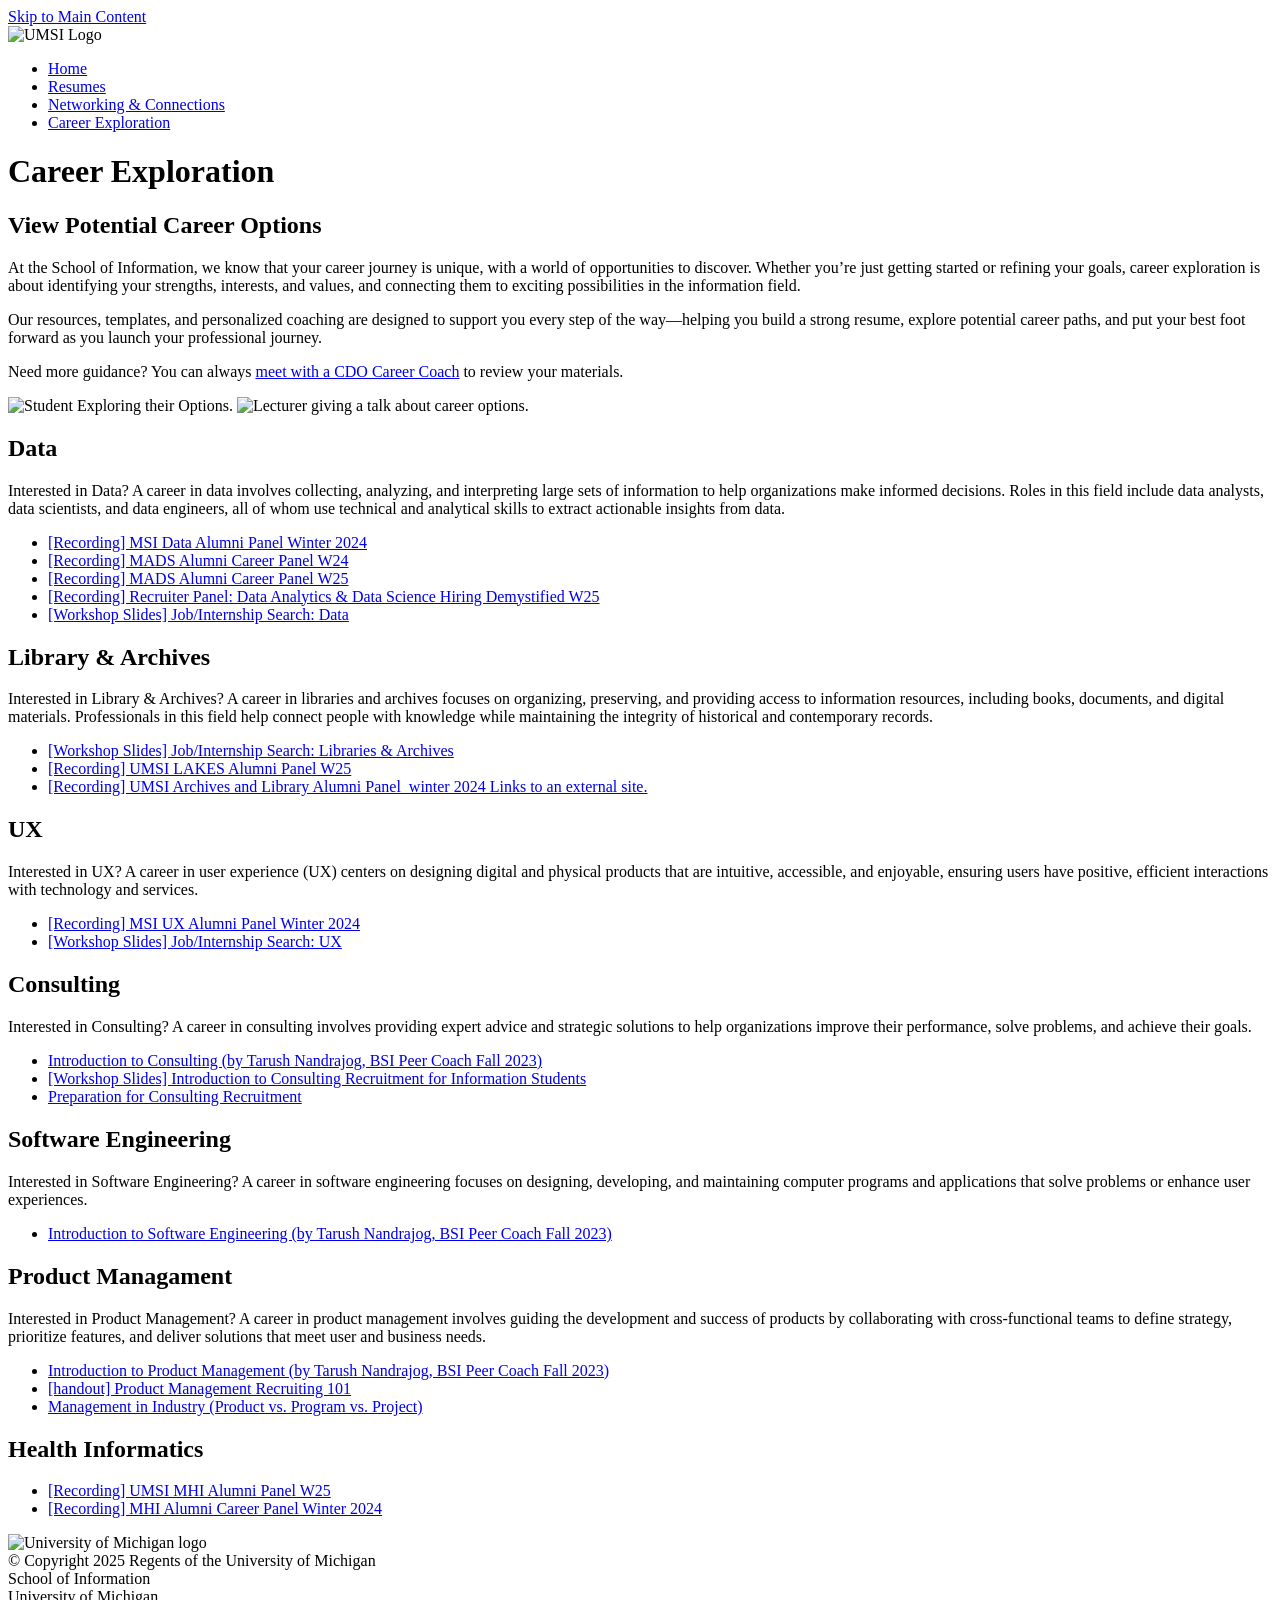
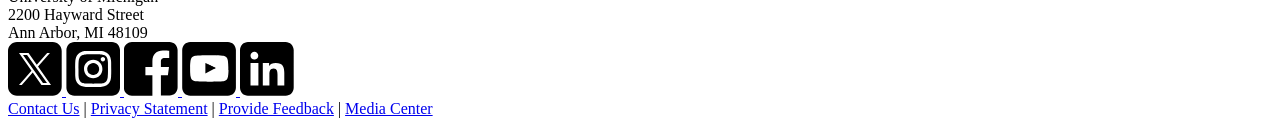
==== careerexplore.html @ edded5f6 "finished" ====
<!DOCTYPE html>
<html lang="en">
<head>
    <meta charset="UTF-8">
    <meta name="viewport" content="width=device-width, initial-scale=1.0">
    <title>Career Exploration</title>
</head>
<body>

    <header>
  <a href = "#main" class="skip">Skip to Main Content</a>
        <br><img src="images/UMSI_signature_vertical_informal_solidblue.jpg" alt="UMSI Logo">
        <nav>
            <ul>
                <li><a href = "index.html">Home</a></li>
                <li><a href = "resume.html">Resumes</a></li>
                <li><a href = "networking&connections.html">Networking & Connections</a></li>
                <li><a href = "careerexplore.html">Career Exploration</a></li>
            </ul>
        </nav>
        <h1>Career Exploration</h1>

    </header>
    <main id = "main">
  
  <section>
    <h2>View Potential Career Options</h2>
    <p>
      At the School of Information, we know that your career journey is unique, with a world of opportunities to discover. Whether you’re just getting started or refining your goals, career exploration is about identifying your strengths, interests, and values, and connecting them to exciting possibilities in the information field.         </p>
    <p>
      Our resources, templates, and personalized coaching are designed to support you every step of the way—helping you build a strong resume, explore potential career paths, and put your best foot forward as you launch your professional journey.    </p>
    <!--Content taken from UMGPT (GPT-4.1) Asked to adjust the resume content to fit the potential career options page-->
    <p>
      Need more guidance? You can always <a href="https://umich.instructure.com/courses/137916/pages/talk-to-a-career-coach" target="_blank">meet with a CDO Career Coach</a> to review your materials.
    </p><img src="images/UMSI_Orientation_082024_0172.JPG" alt="Student Exploring their Options." width="500" height="400">
    <img src="images/UMSI_JesseJohnstonClass_062.jpg" alt="Lecturer giving a talk about career options." width="500" height="400">
  </section>
  
  <section>
    <h2>Data</h2>
    <p>Interested in Data? A career in data involves collecting, analyzing, and interpreting large sets of information to help organizations make informed decisions. Roles in this field include data analysts, data scientists, and data engineers, all of whom use technical and analytical skills to extract actionable insights from data.</p>
    <ul>
      <li>
        <a href="https://www.dropbox.com/scl/fi/j4k93sphp8td48j1afb5f/Winter-2024_MSI-Data-Alumni-Panel.mp4?rlkey=ar3fm74jcgwhmegpr8jle7qw2&e=1&dl=0" target="_blank">
        [Recording] MSI Data Alumni Panel Winter 2024 
        </a></li>
      <li>
        <a href="https://www.dropbox.com/scl/fi/now5ondxdaeorcsvl34x2/Winter-2024_MADS-Alumni-Panel.mp4?rlkey=ipfdwmxwpe8ax4tvmqdhyjsrh&e=1&dl=0" target="_blank">
        [Recording] MADS Alumni Career Panel W24
        </a></li>
      <li>
        <a href="https://www.dropbox.com/scl/fi/2cvi97in2tt9eytkfak8j/W25_MADS-Alumni-Career-Panel.mp4?rlkey=pd2cpg25ep7yzx5vasmotk245&e=1&st=aojyv8mi&dl=0" target="_blank">
        [Recording] MADS Alumni Career Panel W25
        </a></li>
      <li>
        <a href="https://www.dropbox.com/scl/fi/vprpw6jykoreh9zfmhvpd/W25-Data-Recruiter-Panel.mp4?rlkey=buw3rho9d937aiiofirklrew9&e=1&st=hpr90l9z&dl=0" target="_blank">
        [Recording] Recruiter Panel: Data Analytics & Data Science Hiring Demystified W25
        </a></li>
      <li>
        <a href="https://docs.google.com/presentation/d/1V0kSQXhO-8rmsv6LKP7OqQqVBUBKkSyDmFd15uDUur4/edit" target="_blank">
        [Workshop Slides] Job/Internship Search: Data
        </a></li> 
        </ul>
  </section>

  <section>
    <h2>Library & Archives</h2>
    <p>Interested in Library & Archives? A career in libraries and archives focuses on organizing, preserving, and providing access to information resources, including books, documents, and digital materials. Professionals in this field help connect people with knowledge while maintaining the integrity of historical and contemporary records.</p>
    <ul>
      <li>
        <a href="https://docs.google.com/presentation/d/1snxqk9coJWGzj4DOOytsRnKHmIrj05FD7M1D-9P8yeQ/edit?slide=id.gee0c0cfd14_0_0#slide=id.gee0c0cfd14_0_0" target="_blank">
        [Workshop Slides] Job/Internship Search: Libraries & Archives
        </a></li>
      <li>
        <a href="https://www.dropbox.com/scl/fi/894nbimqcr0l8rmb1li48/W-25-LAKES-Alumni-Panel_Recording_640x360.mp4?rlkey=wa0y1dbkeplyu8djvayejcvgh&e=1&st=yx6xlyak&dl=0" target="_blank">
        [Recording] UMSI LAKES Alumni Panel W25
        </a></li>
      <li>
        <a href="https://www.dropbox.com/scl/fi/yyd74mr2q30hh3rggd1uk/Winter-2024_MSI-Library-and-Archives-Alumni-Panel.mp4?rlkey=gn2fqevceiyopmd8g3j8bwhoh&e=1&dl=0" target="_blank">
        [Recording] UMSI Archives and Library Alumni Panel_winter 2024 Links to an external site.        </a></li>
    </ul>
  </section>

  <section>
    <h2>UX</h2>
    <p>Interested in UX? A career in user experience (UX) centers on designing digital and physical products that are intuitive, accessible, and enjoyable, ensuring users have positive, efficient interactions with technology and services.</p>
    <ul>
      <li>
        <a href="https://www.dropbox.com/scl/fi/lcswd9vyau2rnyjk19i8h/Winter-2024_MSI-UX-Alumni-Panel.mp4?rlkey=ay67qvbufb5n5quw2ej5fe4sb&e=1&dl=0" target="_blank">
          [Recording] MSI UX Alumni Panel Winter 2024
        </a></li>
      <li>
        <a href="https://docs.google.com/presentation/d/1D_paU2t723q9vCd-4HIl9LoDvgLZlp9xS_nFApjCEkI/edit" target="_blank">
          [Workshop Slides] Job/Internship Search: UX
        </a></li>
    </ul>
  </section>

  <section>
    <h2>Consulting</h2>
    <p>Interested in Consulting? A career in consulting involves providing expert advice and strategic solutions to help organizations improve their performance, solve problems, and achieve their goals.</p>
    <ul>
      <li>
        <a href="https://www.dropbox.com/scl/fi/a9ct303064voi5uz9tz4n/Consulting-Overview-1.mp4?rlkey=af4q36ri27tzk0az36ddu5cex&e=1&dl=0" target="_blank">
          Introduction to Consulting (by Tarush Nandrajog, BSI Peer Coach Fall 2023) 
        </a></li>
      <li>
        <a href="https://docs.google.com/presentation/d/1tr5eBwZOigr9MVr2xQhfjooeoo3P20-pUsr6PSVdpEY/edit" target="_blank">
          [Workshop Slides] Introduction to Consulting Recruitment for Information Students
        </a></li>
      <li>
        <a href="https://docs.google.com/document/d/1MPPjQ8j2c6LS4XrUXCctXYyoUaS1XJ7PUk6f5sxCVLY/edit?tab=t.0#heading=h.gjdgxs" target="_blank">
          Preparation for Consulting Recruitment
        </a></li>
    </ul>
  </section>

    <section>
    <h2>Software Engineering</h2>
    <p>Interested in Software Engineering? A career in software engineering focuses on designing, developing, and maintaining computer programs and applications that solve problems or enhance user experiences.</p>
    <ul>
      <li>
        <a href="https://www.dropbox.com/scl/fi/z2vsaocrqlom8nlm1v40l/SWE-Overview-3.mp4?rlkey=amjn72z4rz1hx6r7l167jaz96&e=1&dl=0" target="_blank">
          Introduction to Software Engineering (by Tarush Nandrajog, BSI Peer Coach Fall 2023) 
        </a></li>
    </ul>
  </section>

    <section>
    <h2>Product Managament</h2>
    <p>Interested in Product Management? A career in product management involves guiding the development and success of products by collaborating with cross-functional teams to define strategy, prioritize features, and deliver solutions that meet user and business needs.</p>
    <ul>
      <li>
        <a href="https://www.dropbox.com/scl/fi/mgbthhw2uwhsc70s4cfs8/PM-video.mp4?rlkey=rdcaew9l44plqc7v4q303qr4p&e=1&dl=0" target="_blank">
          Introduction to Product Management (by Tarush Nandrajog, BSI Peer Coach Fall 2023)
        </a></li>
      <li>
        <a href="https://docs.google.com/document/d/1TUx7mYpC8xxDcjCWkP8FVe9MRLczWoiFR4d-iwMa1V8/edit?tab=t.00" target="_blank">
          [handout] Product Management Recruiting 101 
        </a></li>
      <li>
        <a href="https://drive.google.com/file/d/1JI7dTIZ_GYQC_aQutbZEo2v4rlgk2Hor/view" target="_blank">
          Management in Industry (Product vs. Program vs. Project)
        </a></li>
    </ul>
  <!--paragraph after career titles taken from UMGPT (GPT-4.1) Asked prompt to write a few informational sentences on career-->
  </section>

    <section>
    <h2>Health Informatics</h2>
    <ul>
      <li>
        <a href="https://www.dropbox.com/scl/fi/u9gtmgzzvxt4hhoey2ylt/Winter-25_MHI-Alumni-Panel-and-Success-Stories_2_26_2025.mp4?rlkey=rccc6d07hakvc79oahww2o0ws&e=1&st=85gyf31z&dl=0" target="_blank">
        [Recording] UMSI MHI Alumni Panel W25
        </a></li>
      <li>
        <a href="https://www.dropbox.com/scl/fi/eipw3drzszr96ctl8c1lh/Winter-2024_MHI-Alumni-Panel.mp4?rlkey=p6hcz0zho7occri6d45p13b4i&e=1&dl=0" target="_blank">
          [Recording] MHI Alumni Career Panel Winter 2024
        </a></li>
    </ul>
  </section>
    
        <div></div>
        <div></div>
        <div></div>
        <div></div>
    </main>
    <footer>
    <div class="container grid--3col--equal">
      <div class="l-3up--1">

        <img src="images/UMSI_signature_vertical_informal_solidblue.jpg" width="54" height="54" alt="University of Michigan logo"
          class="brand">
      </div>

      <div class="l-3up--2">

        <div class="copyright-and-links">
          © Copyright <span class="copyright-and-links--date">2025</span> Regents of the University of Michigan
        </div>

        <div class="footer--address">
          School of Information<br>
          University of Michigan<br>
          2200 Hayward Street<br>
          Ann Arbor, MI 48109<br>
        </div>
      </div>

      <div class="l-3up--3">




        <div class="social-media-icon-group">
          <a href="https://twitter.com/umsi" class="social-media-icon" 
            title="University of Michigan School of Information X (opens in a new window)" target="_blank"
            rel="noopener">
            <!--?xml version="1.0" encoding="utf-8"?-->
            <svg version="1.1" xmlns="http://www.w3.org/2000/svg" width="54" height="54" xmlns:xlink="http://www.w3.org/1999/xlink" x="0px"
              y="0px" viewBox="0 0 54 54" style="enable-background:new 0 0 54 54;" xml:space="preserve">
              <path
                d="M0 9.00001C0 4.02944 4.02944 0 9 0H44.7C49.6706 0 53.7 4.02944 53.7 9V44.7C53.7 49.6706 49.6706 53.7 44.7 53.7H9.00001C4.02944 53.7 0 49.6706 0 44.7V9.00001ZM30.0443 24.5429L41.9571 11H39.1341L28.7903 22.7591L20.5287 11H11L23.4931 28.7818L11 42.9836H13.8231L24.7464 30.5656L33.4713 42.9836H43L30.0437 24.5429H30.0443ZM15.056 13.0784L15.7143 14L34.9998 40.9997H38.9998L38.2857 40L19.056 13.0784H15.056Z">
              </path>
            </svg>
          </a>
          <a href="https://www.instagram.com/umschoolofinformation" class="social-media-icon"
            title="University of Michigan School of Information Instagram (opens in a new window)" target="_blank"
            rel="noopener">
            <!--?xml version="1.0" encoding="utf-8"?-->
            <svg version="1.1" xmlns="http://www.w3.org/2000/svg" width="54" height="54" xmlns:xlink="http://www.w3.org/1999/xlink" x="0px"
              y="0px" viewBox="0 0 54 54" style="enable-background:new 0 0 54 54;" xml:space="preserve">
              <g>
                <ellipse transform="matrix(0.9732 -0.2298 0.2298 0.9732 -5.4718 6.9809)" class="st0" cx="27.2" cy="27"
                  rx="6" ry="6"></ellipse>
                <path d="M41.3,16.4c-0.3-0.8-0.7-1.4-1.3-2.1c-0.6-0.6-1.2-1-2.1-1.3c-0.6-0.2-1.6-0.5-3.3-0.6
		c-1.9-0.1-2.5-0.1-7.3-0.1s-5.4,0-7.3,0.1c-1.8,0.1-2.7,0.4-3.3,0.6c-0.8,0.3-1.4,0.7-2.1,1.3c-0.6,0.6-1,1.2-1.3,2.1
		C13,17,12.7,18,12.6,19.7c-0.1,1.9-0.1,2.5-0.1,7.3c0,4.8,0,5.4,0.1,7.3c0.1,1.8,0.4,2.7,0.6,3.3c0.3,0.8,0.7,1.4,1.3,2.1
		c0.6,0.6,1.2,1,2.1,1.3c0.6,0.2,1.6,0.5,3.3,0.6c1.9,0.1,2.5,0.1,7.3,0.1c4.8,0,5.4,0,7.3-0.1c1.8-0.1,2.7-0.4,3.3-0.6
		c0.8-0.3,1.4-0.7,2.1-1.3c0.6-0.6,1-1.2,1.3-2.1c0.2-0.6,0.5-1.6,0.6-3.3C42,32.4,42,31.8,42,27c0-4.8,0-5.4-0.1-7.3
		C41.8,18,41.5,17,41.3,16.4z M27.2,36.2c-5.1,0-9.2-4.1-9.2-9.2c0-5.1,4.1-9.2,9.2-9.2s9.2,4.1,9.2,9.2
		C36.5,32.1,32.4,36.2,27.2,36.2z M36.9,19.5c-1.2,0-2.2-1-2.2-2.2c0-1.2,1-2.2,2.2-2.2c1.2,0,2.2,1,2.2,2.2
		C39,18.6,38.1,19.5,36.9,19.5z"></path>
                <path d="M46,0H8.4c-4.4,0-8,3.6-8,8v37.7c0,4.4,3.6,8,8,8H46c4.4,0,8-3.6,8-8V8C54,3.6,50.4,0,46,0z M45.1,34.4
		c-0.1,1.9-0.4,3.2-0.8,4.4C43.8,40,43.2,41,42.2,42s-2,1.6-3.2,2.1c-1.1,0.4-2.5,0.8-4.4,0.8C32.7,45,32.1,45,27.2,45
		s-5.5,0-7.4-0.1c-1.9-0.1-3.2-0.4-4.4-0.8c-1.2-0.5-2.2-1.1-3.2-2.1c-1-1-1.6-2-2.1-3.2c-0.4-1.1-0.7-2.5-0.8-4.4
		c-0.1-1.9-0.1-2.5-0.1-7.4c0-4.9,0-5.5,0.1-7.4c0.1-1.9,0.4-3.2,0.8-4.4c0.5-1.2,1.1-2.2,2.1-3.2c1-1,2-1.6,3.2-2.1
		c1.1-0.4,2.5-0.7,4.4-0.8C21.7,9,22.4,9,27.2,9s5.5,0,7.4,0.1c1.9,0.1,3.2,0.4,4.4,0.8c1.2,0.5,2.2,1.1,3.2,2.1c1,1,1.6,2,2.1,3.2
		c0.4,1.1,0.7,2.5,0.8,4.4c0.1,1.9,0.1,2.5,0.1,7.4C45.3,31.9,45.2,32.5,45.1,34.4z"></path>
              </g>
            </svg>
          </a>
          <a href="https://www.facebook.com/uomsi/" class="social-media-icon"
            title="University of Michigan School of Information Facebook (opens in a new window)" target="_blank"
            rel="noopener">
            <!--?xml version="1.0" encoding="utf-8"?-->
            <svg version="1.1" xmlns="http://www.w3.org/2000/svg" width="54" height="54" xmlns:xlink="http://www.w3.org/1999/xlink" x="0px"
              y="0px" viewBox="0 0 54 54" style="enable-background:new 0 0 54 54;" xml:space="preserve">
              <path
                d="M45.5,0H7.9c-4.4,0-8,3.6-8,8v37.7c0,4.4,3.6,8,8,8h20.5V33.2h-7v-8.1h7v-6c0-6.9,4.3-10.7,10.5-10.7
	c3,0,5.5,0.2,6.3,0.3V16l-4.3,0c-3.4,0-4,1.6-4,3.9v5.2h8.1l-1.1,8.1h-7v20.4h8.7c4.4,0,8-3.6,8-8V8C53.5,3.6,49.9,0,45.5,0z">
              </path>
            </svg>
          </a>
          <a href="https://www.youtube.com/user/schoolofinformation" class="social-media-icon"
            title="University of Michigan School of Information YouTube (opens in a new window)" target="_blank"
            rel="noopener">
            <!--?xml version="1.0" encoding="utf-8"?-->
            <svg version="1.1" xmlns="http://www.w3.org/2000/svg" width="54" height="54" xmlns:xlink="http://www.w3.org/1999/xlink" x="0px"
              y="0px" viewBox="0 0 54 54" style="enable-background:new 0 0 54 54;" xml:space="preserve">
              <g>
                <polygon points="23.4,20.9 33.7,26.1 23.4,31.4 	"></polygon>
                <polygon points="23.4,20.9 32.5,26.8 33.7,26.1 	"></polygon>
                <path d="M45.9,0H8.2c-4.4,0-8,3.6-8,8v37.7c0,4.4,3.6,8,8,8h37.7c4.4,0,8-3.6,8-8V8C53.9,3.6,50.3,0,45.9,0z
		 M46.5,27.9c0,3-0.4,6.1-0.4,6.1s-0.4,2.6-1.5,3.7c-1.5,1.5-3.1,1.5-3.8,1.6c-5.4,0.4-13.5,0.4-13.5,0.4s-10-0.1-13.1-0.4
		c-0.9-0.2-2.8-0.1-4.2-1.6C8.9,36.6,8.5,34,8.5,34s-0.4-3-0.4-6.1v-2.8c0-3,0.4-6.1,0.4-6.1s0.4-2.6,1.5-3.7
		c1.5-1.5,3.1-1.5,3.8-1.6c5.4-0.4,13.4-0.4,13.4-0.4h0c0,0,8.1,0,13.4,0.4c0.8,0.1,2.4,0.1,3.8,1.6c1.2,1.1,1.5,3.7,1.5,3.7
		s0.4,3,0.4,6.1V27.9z"></path>
              </g>
            </svg>
          </a>
          <a href="https://www.linkedin.com/school/university-of-michigan---school-of-information/"
            class="social-media-icon"
            title="University of Michigan School of Information LinkedIn (opens in a new window)" target="_blank"
            rel="noopener">
            <!--?xml version="1.0" encoding="utf-8"?-->
            <svg version="1.1" xmlns="http://www.w3.org/2000/svg" width="54" height="54" xmlns:xlink="http://www.w3.org/1999/xlink" x="0px"
              y="0px" viewBox="0 0 54 54" style="enable-background:new 0 0 54 54;" xml:space="preserve">
              <path d="M45.6,0H8C3.6,0,0,3.6,0,8v37.7c0,4.4,3.6,8,8,8h37.7c4.4,0,8-3.6,8-8V8C53.6,3.6,50,0,45.6,0z M18.4,43.4h-7.9
	V20.9h7.9V43.4z M14.4,17.6c-2.2,0-3.9-1.8-3.9-3.9c0-2.2,1.8-3.9,3.9-3.9c2.2,0,3.9,1.8,3.9,3.9C18.4,15.8,16.6,17.6,14.4,17.6z
	 M44.3,31.1v12.4h-6.8v-11c0-2.6-0.3-6-3.9-6c-3.6,0-4.2,2.8-4.2,5.8v11.2h-6.6V20.9h6.3v3h0.1c0.9-1.8,3.2-3,6.6-3
	C42.9,20.9,44.3,25,44.3,31.1L44.3,31.1z"></path>
            </svg>
          </a>
        </div>

        <div class="footer-links">
          <a href="https://www.si.umich.edu/about-umsi/contact-us">Contact Us</a>
          |
          <a href="https://www.si.umich.edu/privacy-statement">Privacy Statement</a>
          |
          <a href="https://umich.qualtrics.com/jfe/form/SV_9RAiBJITFVOxkHz">Provide Feedback</a>
          |
          <a href="https://www.si.umich.edu/about-umsi/media-center">Media Center</a>
        </div>
      </div>
    </div>
  </footer>
</body>

</html>
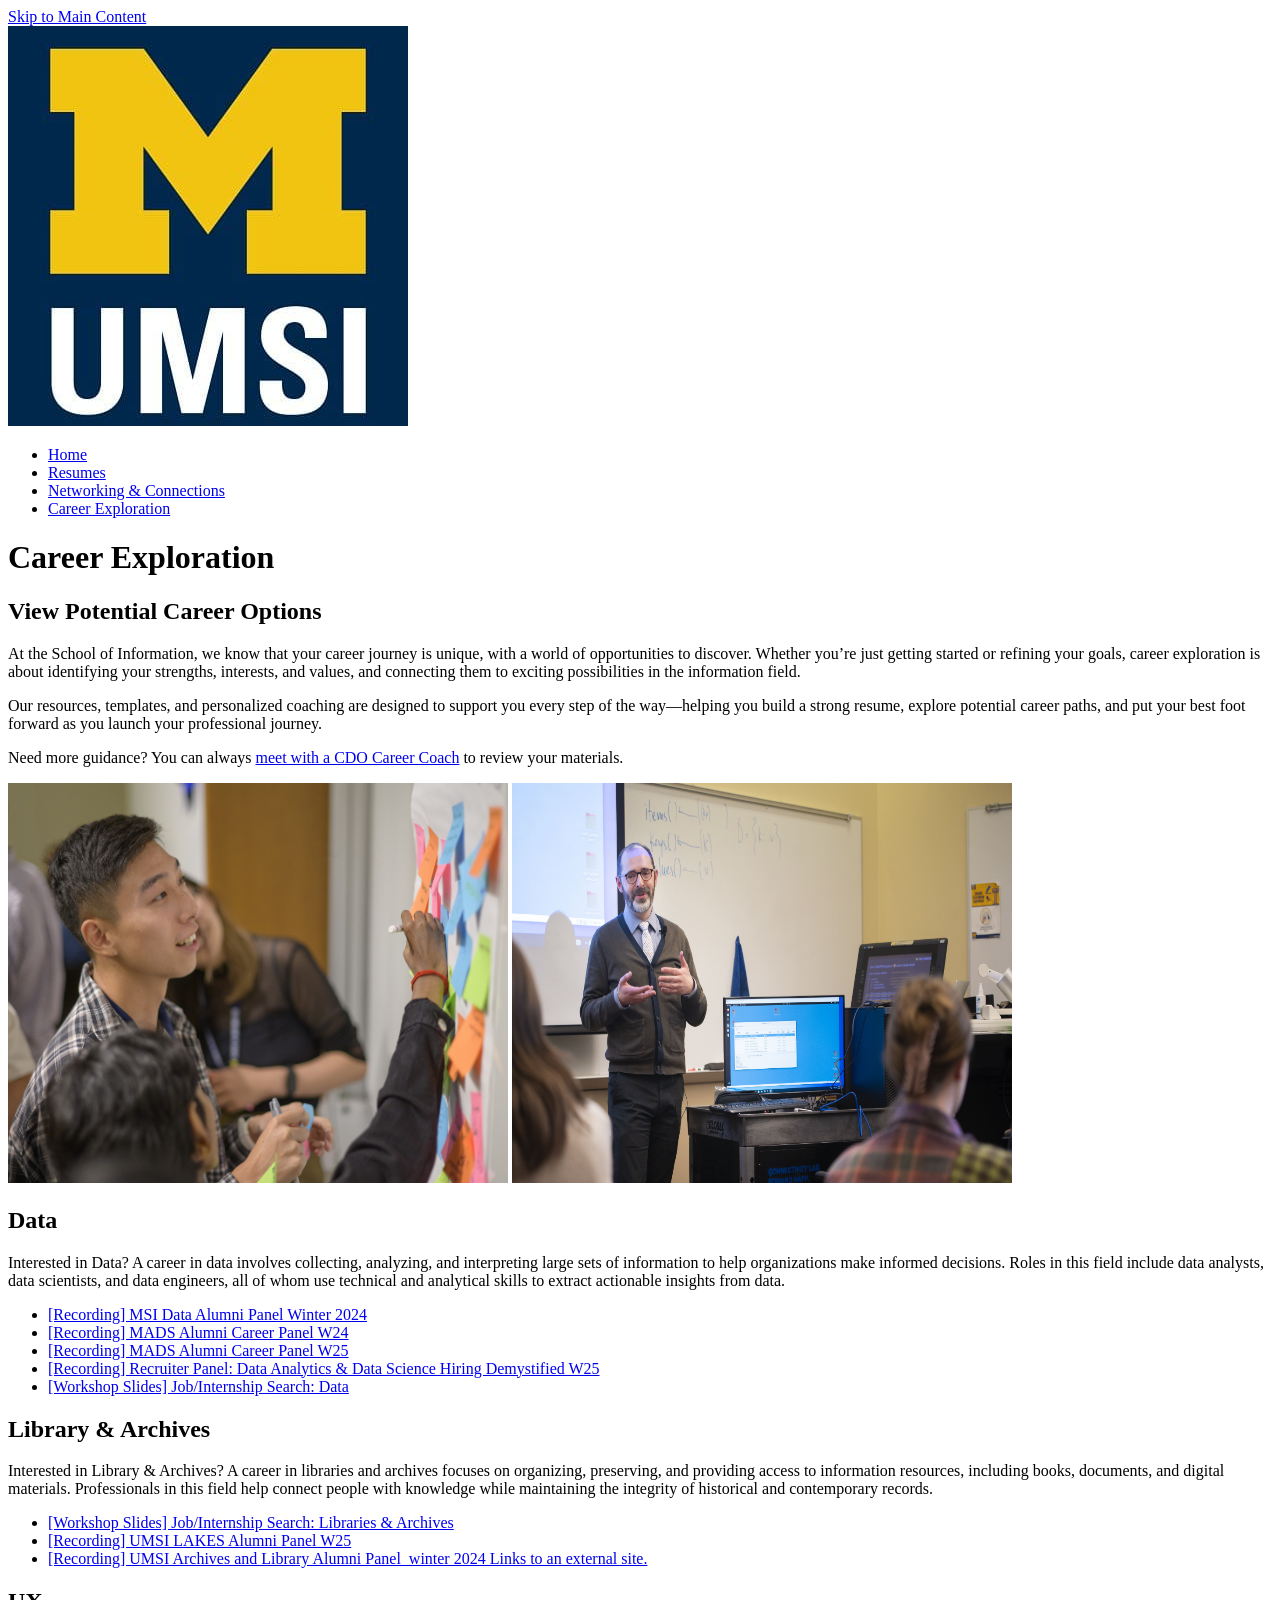
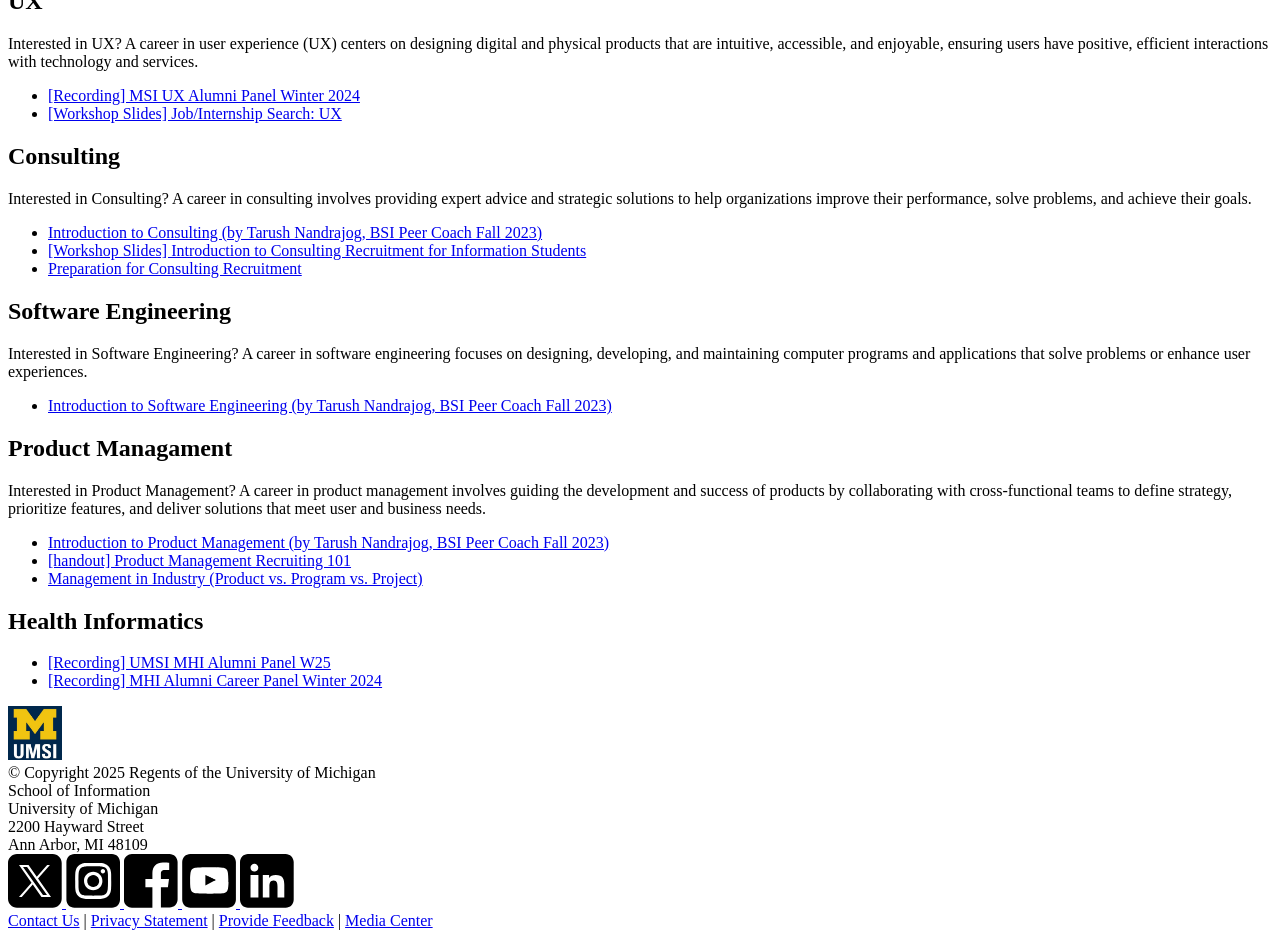
==== commit 3eba251c: "Add files via upload" ====
--- a/careerexplore.html
+++ b/careerexplore.html
@@ -32,7 +32,7 @@
     <!--Content taken from UMGPT (GPT-4.1) Asked to adjust the resume content to fit the potential career options page-->
     <p>
       Need more guidance? You can always <a href="https://umich.instructure.com/courses/137916/pages/talk-to-a-career-coach" target="_blank">meet with a CDO Career Coach</a> to review your materials.
-    </p><img src="images/UMSI_Orientation_082024_0172.JPG" alt="Student Exploring their Options." width="500" height="400">
+    </p><img src="images/UMSI_Orientation_082024_0172.jpg" alt="Student Exploring their Options." width="500" height="400">
     <img src="images/UMSI_JesseJohnstonClass_062.jpg" alt="Lecturer giving a talk about career options." width="500" height="400">
   </section>
   
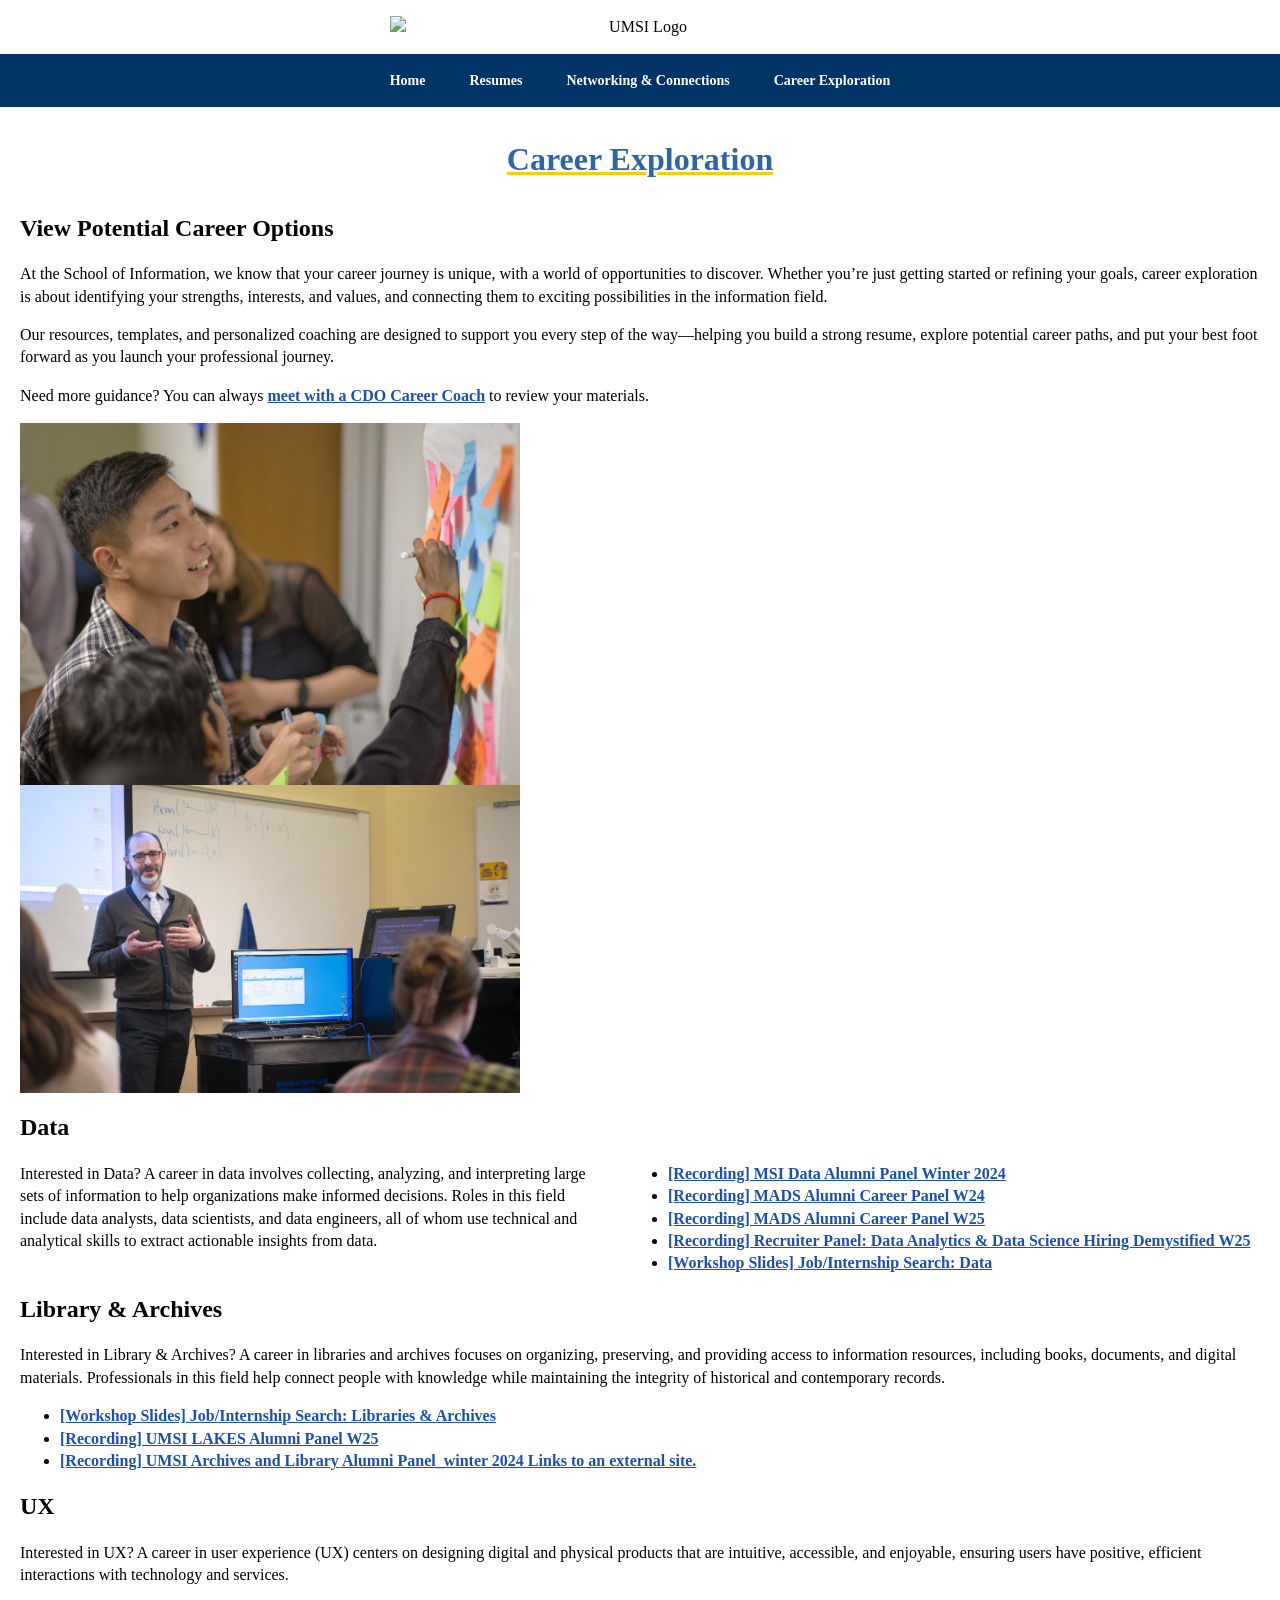
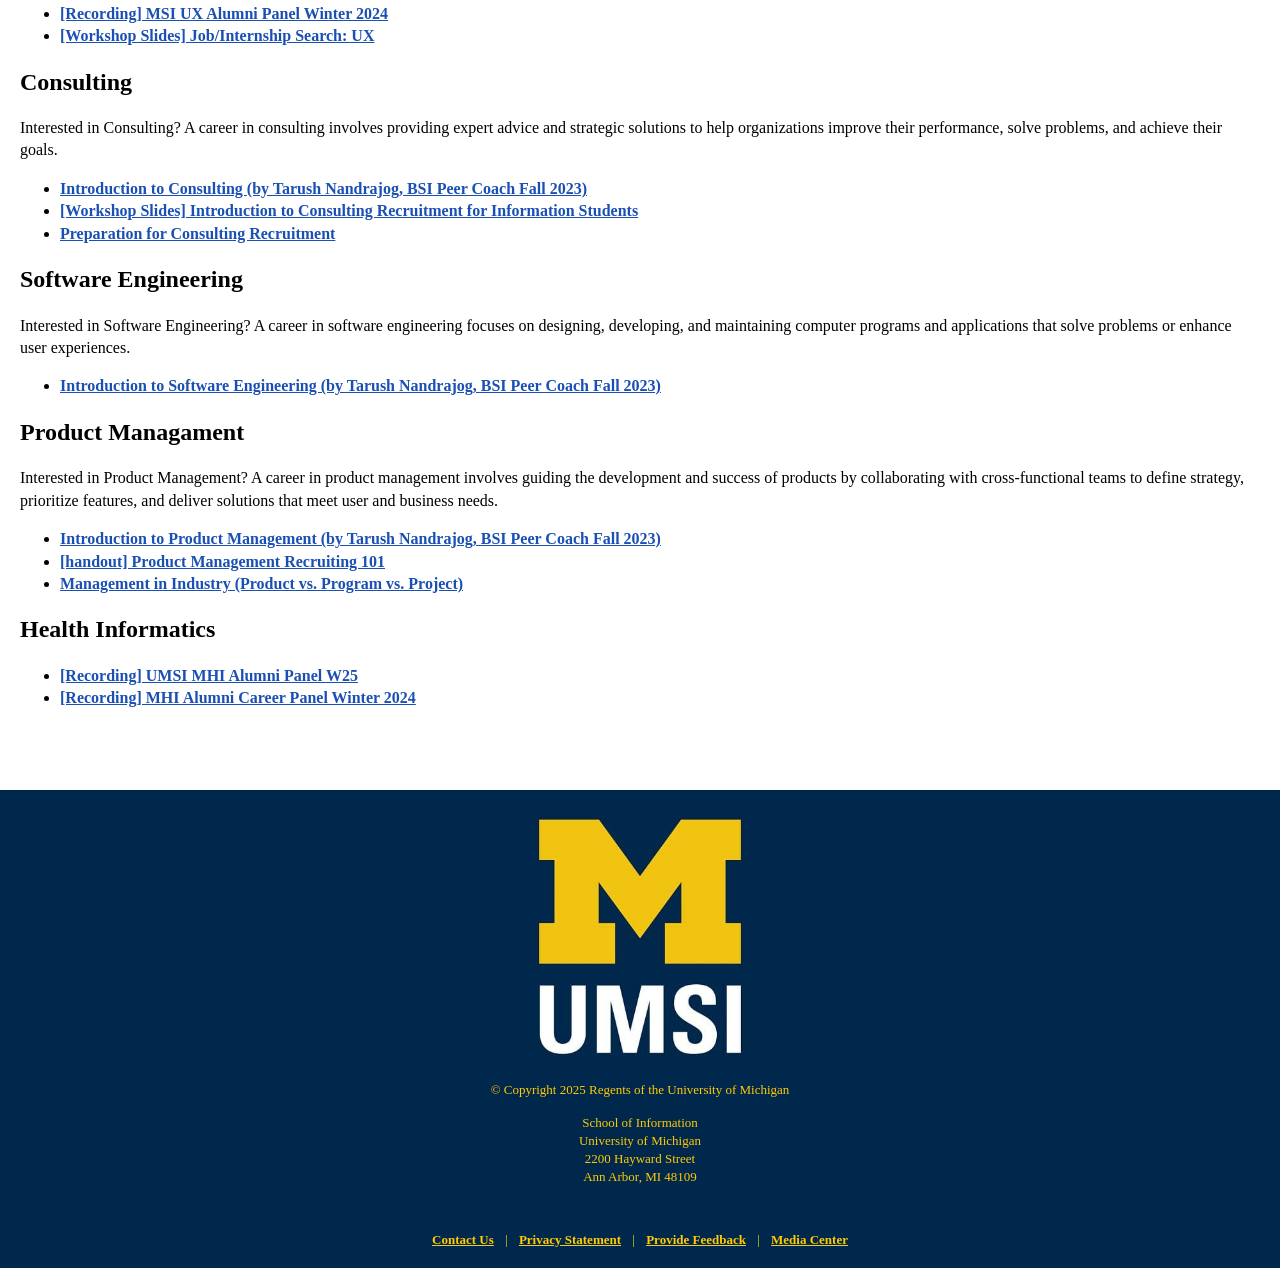
==== commit 262e6f70: "Add files via upload" ====
--- a/careerexplore.html
+++ b/careerexplore.html
@@ -1,25 +1,26 @@
 <!DOCTYPE html>
 <html lang="en">
 <head>
-    <meta charset="UTF-8">
-    <meta name="viewport" content="width=device-width, initial-scale=1.0">
-    <title>Career Exploration</title>
+  <meta charset="UTF-8">
+  <meta name="viewport" content="width=device-width, initial-scale=1.0">
+  <link rel="stylesheet" href="html5reset.css">
+  <link rel="stylesheet" href="style.css">
+  <title>Career Exploration</title>
 </head>
 <body>
 
     <header>
-  <a href = "#main" class="skip">Skip to Main Content</a>
-        <br><img src="images/UMSI_signature_vertical_informal_solidblue.jpg" alt="UMSI Logo">
-        <nav>
-            <ul>
-                <li><a href = "index.html">Home</a></li>
-                <li><a href = "resume.html">Resumes</a></li>
-                <li><a href = "networking&connections.html">Networking & Connections</a></li>
-                <li><a href = "careerexplore.html">Career Exploration</a></li>
-            </ul>
-        </nav>
-        <h1>Career Exploration</h1>
-
+      <a href="#main" class="skip">Skip to Main Content</a>
+      <img src="images/Screenshot 2025-10-12 at 5.35.08 PM.png" alt="UMSI Logo">
+      <nav>
+        <ul>
+          <li><a href="index.html">Home</a></li>
+          <li><a href="resume.html">Resumes</a></li>
+          <li><a href="networking&connections.html">Networking & Connections</a></li>
+          <li><a href="careerexplore.html">Career Exploration</a></li>
+        </ul>
+      </nav>
+      <h1>Career Exploration</h1>
     </header>
     <main id = "main">
   
@@ -38,7 +39,8 @@
   
   <section>
     <h2>Data</h2>
-    <p>Interested in Data? A career in data involves collecting, analyzing, and interpreting large sets of information to help organizations make informed decisions. Roles in this field include data analysts, data scientists, and data engineers, all of whom use technical and analytical skills to extract actionable insights from data.</p>
+    <div class="data-content">
+      <p>Interested in Data? A career in data involves collecting, analyzing, and interpreting large sets of information to help organizations make informed decisions. Roles in this field include data analysts, data scientists, and data engineers, all of whom use technical and analytical skills to extract actionable insights from data.</p>
     <ul>
       <li>
         <a href="https://www.dropbox.com/scl/fi/j4k93sphp8td48j1afb5f/Winter-2024_MSI-Data-Alumni-Panel.mp4?rlkey=ar3fm74jcgwhmegpr8jle7qw2&e=1&dl=0" target="_blank">
@@ -61,6 +63,8 @@
         [Workshop Slides] Job/Internship Search: Data
         </a></li> 
         </ul>
+    </div>
+    
   </section>
 
   <section>
@@ -166,126 +170,51 @@
         <div></div>
     </main>
     <footer>
-    <div class="container grid--3col--equal">
-      <div class="l-3up--1">
-
-        <img src="images/UMSI_signature_vertical_informal_solidblue.jpg" width="54" height="54" alt="University of Michigan logo"
-          class="brand">
-      </div>
-
-      <div class="l-3up--2">
-
-        <div class="copyright-and-links">
-          © Copyright <span class="copyright-and-links--date">2025</span> Regents of the University of Michigan
+      <div class="container grid--3col--equal">
+        <div class="l-3up--1">
+          <img src="images/UMSI_signature_vertical_informal_solidblue.jpg" width="54" height="54" alt="University of Michigan logo" class="brand">
         </div>
-
-        <div class="footer--address">
-          School of Information<br>
-          University of Michigan<br>
-          2200 Hayward Street<br>
-          Ann Arbor, MI 48109<br>
+        <div class="l-3up--2">
+          <div class="copyright-and-links">
+            © Copyright <span class="copyright-and-links--date">2025</span> Regents of the University of Michigan
+          </div>
+          <div class="footer--address">
+            School of Information<br>
+            University of Michigan<br>
+            2200 Hayward Street<br>
+            Ann Arbor, MI 48109<br>
+          </div>
+        </div>
+        <div class="l-3up--3">
+          <div class="social-media-icon-group">
+            <a href="https://twitter.com/umsi" class="social-media-icon" title="University of Michigan School of Information X (opens in a new window)" target="_blank" rel="noopener">
+              <!-- SVG omitted for brevity, same as index.html -->
+            </a>
+            <a href="https://www.instagram.com/umschoolofinformation" class="social-media-icon" title="University of Michigan School of Information Instagram (opens in a new window)" target="_blank" rel="noopener">
+              <!-- SVG omitted for brevity, same as index.html -->
+            </a>
+            <a href="https://www.facebook.com/uomsi/" class="social-media-icon" title="University of Michigan School of Information Facebook (opens in a new window)" target="_blank" rel="noopener">
+              <!-- SVG omitted for brevity, same as index.html -->
+            </a>
+            <a href="https://www.youtube.com/user/schoolofinformation" class="social-media-icon" title="University of Michigan School of Information YouTube (opens in a new window)" target="_blank" rel="noopener">
+              <!-- SVG omitted for brevity, same as index.html -->
+            </a>
+            <a href="https://www.linkedin.com/school/university-of-michigan---school-of-information/" class="social-media-icon" title="University of Michigan School of Information LinkedIn (opens in a new window)" target="_blank" rel="noopener">
+              <!-- SVG omitted for brevity, same as index.html -->
+            </a>
+          </div>
+          <div class="footer-links">
+            <a href="https://www.si.umich.edu/about-umsi/contact-us">Contact Us</a>
+            |
+            <a href="https://www.si.umich.edu/privacy-statement">Privacy Statement</a>
+            |
+            <a href="https://umich.qualtrics.com/jfe/form/SV_9RAiBJITFVOxkHz">Provide Feedback</a>
+            |
+            <a href="https://www.si.umich.edu/about-umsi/media-center">Media Center</a>
+          </div>
         </div>
       </div>
-
-      <div class="l-3up--3">
-
-
-
-
-        <div class="social-media-icon-group">
-          <a href="https://twitter.com/umsi" class="social-media-icon" 
-            title="University of Michigan School of Information X (opens in a new window)" target="_blank"
-            rel="noopener">
-            <!--?xml version="1.0" encoding="utf-8"?-->
-            <svg version="1.1" xmlns="http://www.w3.org/2000/svg" width="54" height="54" xmlns:xlink="http://www.w3.org/1999/xlink" x="0px"
-              y="0px" viewBox="0 0 54 54" style="enable-background:new 0 0 54 54;" xml:space="preserve">
-              <path
-                d="M0 9.00001C0 4.02944 4.02944 0 9 0H44.7C49.6706 0 53.7 4.02944 53.7 9V44.7C53.7 49.6706 49.6706 53.7 44.7 53.7H9.00001C4.02944 53.7 0 49.6706 0 44.7V9.00001ZM30.0443 24.5429L41.9571 11H39.1341L28.7903 22.7591L20.5287 11H11L23.4931 28.7818L11 42.9836H13.8231L24.7464 30.5656L33.4713 42.9836H43L30.0437 24.5429H30.0443ZM15.056 13.0784L15.7143 14L34.9998 40.9997H38.9998L38.2857 40L19.056 13.0784H15.056Z">
-              </path>
-            </svg>
-          </a>
-          <a href="https://www.instagram.com/umschoolofinformation" class="social-media-icon"
-            title="University of Michigan School of Information Instagram (opens in a new window)" target="_blank"
-            rel="noopener">
-            <!--?xml version="1.0" encoding="utf-8"?-->
-            <svg version="1.1" xmlns="http://www.w3.org/2000/svg" width="54" height="54" xmlns:xlink="http://www.w3.org/1999/xlink" x="0px"
-              y="0px" viewBox="0 0 54 54" style="enable-background:new 0 0 54 54;" xml:space="preserve">
-              <g>
-                <ellipse transform="matrix(0.9732 -0.2298 0.2298 0.9732 -5.4718 6.9809)" class="st0" cx="27.2" cy="27"
-                  rx="6" ry="6"></ellipse>
-                <path d="M41.3,16.4c-0.3-0.8-0.7-1.4-1.3-2.1c-0.6-0.6-1.2-1-2.1-1.3c-0.6-0.2-1.6-0.5-3.3-0.6
-		c-1.9-0.1-2.5-0.1-7.3-0.1s-5.4,0-7.3,0.1c-1.8,0.1-2.7,0.4-3.3,0.6c-0.8,0.3-1.4,0.7-2.1,1.3c-0.6,0.6-1,1.2-1.3,2.1
-		C13,17,12.7,18,12.6,19.7c-0.1,1.9-0.1,2.5-0.1,7.3c0,4.8,0,5.4,0.1,7.3c0.1,1.8,0.4,2.7,0.6,3.3c0.3,0.8,0.7,1.4,1.3,2.1
-		c0.6,0.6,1.2,1,2.1,1.3c0.6,0.2,1.6,0.5,3.3,0.6c1.9,0.1,2.5,0.1,7.3,0.1c4.8,0,5.4,0,7.3-0.1c1.8-0.1,2.7-0.4,3.3-0.6
-		c0.8-0.3,1.4-0.7,2.1-1.3c0.6-0.6,1-1.2,1.3-2.1c0.2-0.6,0.5-1.6,0.6-3.3C42,32.4,42,31.8,42,27c0-4.8,0-5.4-0.1-7.3
-		C41.8,18,41.5,17,41.3,16.4z M27.2,36.2c-5.1,0-9.2-4.1-9.2-9.2c0-5.1,4.1-9.2,9.2-9.2s9.2,4.1,9.2,9.2
-		C36.5,32.1,32.4,36.2,27.2,36.2z M36.9,19.5c-1.2,0-2.2-1-2.2-2.2c0-1.2,1-2.2,2.2-2.2c1.2,0,2.2,1,2.2,2.2
-		C39,18.6,38.1,19.5,36.9,19.5z"></path>
-                <path d="M46,0H8.4c-4.4,0-8,3.6-8,8v37.7c0,4.4,3.6,8,8,8H46c4.4,0,8-3.6,8-8V8C54,3.6,50.4,0,46,0z M45.1,34.4
-		c-0.1,1.9-0.4,3.2-0.8,4.4C43.8,40,43.2,41,42.2,42s-2,1.6-3.2,2.1c-1.1,0.4-2.5,0.8-4.4,0.8C32.7,45,32.1,45,27.2,45
-		s-5.5,0-7.4-0.1c-1.9-0.1-3.2-0.4-4.4-0.8c-1.2-0.5-2.2-1.1-3.2-2.1c-1-1-1.6-2-2.1-3.2c-0.4-1.1-0.7-2.5-0.8-4.4
-		c-0.1-1.9-0.1-2.5-0.1-7.4c0-4.9,0-5.5,0.1-7.4c0.1-1.9,0.4-3.2,0.8-4.4c0.5-1.2,1.1-2.2,2.1-3.2c1-1,2-1.6,3.2-2.1
-		c1.1-0.4,2.5-0.7,4.4-0.8C21.7,9,22.4,9,27.2,9s5.5,0,7.4,0.1c1.9,0.1,3.2,0.4,4.4,0.8c1.2,0.5,2.2,1.1,3.2,2.1c1,1,1.6,2,2.1,3.2
-		c0.4,1.1,0.7,2.5,0.8,4.4c0.1,1.9,0.1,2.5,0.1,7.4C45.3,31.9,45.2,32.5,45.1,34.4z"></path>
-              </g>
-            </svg>
-          </a>
-          <a href="https://www.facebook.com/uomsi/" class="social-media-icon"
-            title="University of Michigan School of Information Facebook (opens in a new window)" target="_blank"
-            rel="noopener">
-            <!--?xml version="1.0" encoding="utf-8"?-->
-            <svg version="1.1" xmlns="http://www.w3.org/2000/svg" width="54" height="54" xmlns:xlink="http://www.w3.org/1999/xlink" x="0px"
-              y="0px" viewBox="0 0 54 54" style="enable-background:new 0 0 54 54;" xml:space="preserve">
-              <path
-                d="M45.5,0H7.9c-4.4,0-8,3.6-8,8v37.7c0,4.4,3.6,8,8,8h20.5V33.2h-7v-8.1h7v-6c0-6.9,4.3-10.7,10.5-10.7
-	c3,0,5.5,0.2,6.3,0.3V16l-4.3,0c-3.4,0-4,1.6-4,3.9v5.2h8.1l-1.1,8.1h-7v20.4h8.7c4.4,0,8-3.6,8-8V8C53.5,3.6,49.9,0,45.5,0z">
-              </path>
-            </svg>
-          </a>
-          <a href="https://www.youtube.com/user/schoolofinformation" class="social-media-icon"
-            title="University of Michigan School of Information YouTube (opens in a new window)" target="_blank"
-            rel="noopener">
-            <!--?xml version="1.0" encoding="utf-8"?-->
-            <svg version="1.1" xmlns="http://www.w3.org/2000/svg" width="54" height="54" xmlns:xlink="http://www.w3.org/1999/xlink" x="0px"
-              y="0px" viewBox="0 0 54 54" style="enable-background:new 0 0 54 54;" xml:space="preserve">
-              <g>
-                <polygon points="23.4,20.9 33.7,26.1 23.4,31.4 	"></polygon>
-                <polygon points="23.4,20.9 32.5,26.8 33.7,26.1 	"></polygon>
-                <path d="M45.9,0H8.2c-4.4,0-8,3.6-8,8v37.7c0,4.4,3.6,8,8,8h37.7c4.4,0,8-3.6,8-8V8C53.9,3.6,50.3,0,45.9,0z
-		 M46.5,27.9c0,3-0.4,6.1-0.4,6.1s-0.4,2.6-1.5,3.7c-1.5,1.5-3.1,1.5-3.8,1.6c-5.4,0.4-13.5,0.4-13.5,0.4s-10-0.1-13.1-0.4
-		c-0.9-0.2-2.8-0.1-4.2-1.6C8.9,36.6,8.5,34,8.5,34s-0.4-3-0.4-6.1v-2.8c0-3,0.4-6.1,0.4-6.1s0.4-2.6,1.5-3.7
-		c1.5-1.5,3.1-1.5,3.8-1.6c5.4-0.4,13.4-0.4,13.4-0.4h0c0,0,8.1,0,13.4,0.4c0.8,0.1,2.4,0.1,3.8,1.6c1.2,1.1,1.5,3.7,1.5,3.7
-		s0.4,3,0.4,6.1V27.9z"></path>
-              </g>
-            </svg>
-          </a>
-          <a href="https://www.linkedin.com/school/university-of-michigan---school-of-information/"
-            class="social-media-icon"
-            title="University of Michigan School of Information LinkedIn (opens in a new window)" target="_blank"
-            rel="noopener">
-            <!--?xml version="1.0" encoding="utf-8"?-->
-            <svg version="1.1" xmlns="http://www.w3.org/2000/svg" width="54" height="54" xmlns:xlink="http://www.w3.org/1999/xlink" x="0px"
-              y="0px" viewBox="0 0 54 54" style="enable-background:new 0 0 54 54;" xml:space="preserve">
-              <path d="M45.6,0H8C3.6,0,0,3.6,0,8v37.7c0,4.4,3.6,8,8,8h37.7c4.4,0,8-3.6,8-8V8C53.6,3.6,50,0,45.6,0z M18.4,43.4h-7.9
-	V20.9h7.9V43.4z M14.4,17.6c-2.2,0-3.9-1.8-3.9-3.9c0-2.2,1.8-3.9,3.9-3.9c2.2,0,3.9,1.8,3.9,3.9C18.4,15.8,16.6,17.6,14.4,17.6z
-	 M44.3,31.1v12.4h-6.8v-11c0-2.6-0.3-6-3.9-6c-3.6,0-4.2,2.8-4.2,5.8v11.2h-6.6V20.9h6.3v3h0.1c0.9-1.8,3.2-3,6.6-3
-	C42.9,20.9,44.3,25,44.3,31.1L44.3,31.1z"></path>
-            </svg>
-          </a>
-        </div>
-
-        <div class="footer-links">
-          <a href="https://www.si.umich.edu/about-umsi/contact-us">Contact Us</a>
-          |
-          <a href="https://www.si.umich.edu/privacy-statement">Privacy Statement</a>
-          |
-          <a href="https://umich.qualtrics.com/jfe/form/SV_9RAiBJITFVOxkHz">Provide Feedback</a>
-          |
-          <a href="https://www.si.umich.edu/about-umsi/media-center">Media Center</a>
-        </div>
-      </div>
-    </div>
-  </footer>
+    </footer>
 </body>
 
 </html>
--- a/style.css
+++ b/style.css
@@ -0,0 +1,303 @@
+/* Navigation Styles */
+/* linked in index.html */
+/* linked in <head> as <link rel="stylesheet" href="style.css"> */
+
+/*****************************************************************************
+/* restoration styling added by chatgpt version 5.0 */
+/* added html5reset.css after making styling edits -- had to add restoration styling 
+******************************************************************************/
+html,
+body {
+    margin: 0;
+    padding: 0;
+    font-family: Times, serif;
+    font-size: 16px;
+    line-height: 1.4;
+    color: #000;
+    background-color: #fff;
+}
+
+h1 {
+    font-size: 2em;
+    margin: 0.67em;
+}
+
+h2 {
+    font-size: 1.5em;
+    margin: 0.75em 0;
+}
+
+h3 {
+    font-size: 1.17em;
+    margin: 1em 0;
+}
+
+p {
+    margin: 1em 0;
+}
+
+ul,
+ol {
+    padding-left: 40px;
+    list-style: disc;
+}
+
+a {
+    color: #1a4fb4;
+    text-decoration: underline;
+    font-weight: bold;
+    transition: color 0.2s;
+}
+
+a:hover, a:focus {
+    color: #FFCB05;
+    text-decoration: underline;
+}
+
+img {
+    display: block;
+    max-width: 100%;
+    height: auto;
+}
+
+table {
+    border-collapse: collapse;
+    width: 100%;
+}
+
+th,
+td {
+    padding: 0.5em;
+    text-align: left;
+    border-bottom: 1px solid #ddd;
+}
+
+/* end of citedcode */
+
+/* skip to main styling */
+.skip {
+    position: absolute;
+    left: -9999px;
+    width: 1px;
+    height: 1px;
+    overflow: hidden;
+    z-index: 9999;
+    background: #FFCB05;
+    color: #00274C;
+    padding: 12px 0;
+}
+
+.skip:focus {
+    position: static;
+    left: auto;
+    width: 100%;
+    height: auto;
+    overflow: visible;
+    display: block;
+    text-align: center;
+    outline: 2px solid #00274C;
+    padding: 12px 20px;
+}
+
+nav {
+    background-color: #003366;
+    padding: 15px 0;
+    text-align: center;
+}
+
+nav ul {
+    display: flex;
+    justify-content: center;
+    align-items: center;
+    list-style: none;
+    padding: 0;
+    margin: 0;
+}
+
+nav ul li {
+    margin: 0 10px;
+}
+
+nav ul li a {
+    color: #fff;
+    text-decoration: none;
+    font-weight: bold;
+    padding: 10px 12px;
+    font-size: 14px;
+    border-radius: 5px;
+}
+
+nav ul li a:hover {
+    background-color: #f0f0f0;
+    color: #003366;
+}
+
+/* Header h1 Styles */
+header {
+    background-color: transparent;
+    text-align: center;
+    padding: 0;
+    margin: 0;
+}
+
+header h1 {
+    color: #2F65A7;
+    text-align: center;
+    margin: 30px 20px;
+    text-decoration: underline;
+    text-decoration-color: #FFCB05;
+}
+
+
+header img {
+    display: block;
+    width: 90%;
+    max-width: 500px;
+    margin: 0 auto;
+    padding: 1rem 0;
+}
+
+main {
+    margin: 30px 20px;
+}
+
+.video-container {
+    position: relative;
+    width: 100%;
+    padding-bottom: 50%;
+    height: 0;
+    overflow: hidden;
+}
+
+.video-container iframe {
+    position: absolute;
+    top: 0;
+    left: 0;
+    width: 100%;
+    height: 100%;
+    border: 0;
+}
+
+/* --- START HERE GRID --- */
+
+/* Responsive grid for start-here and popular-resources */
+.start-here-grid,
+.popular-resources-grid {
+    display: flex;
+    gap: 36px;
+    max-width: 1100px;
+    margin: 20px auto;
+    text-align: center;
+    align-items: center;
+}
+
+.start-here-grid img {
+    width: 250px;
+    /* max-width: 520px; */
+    height: 200px;
+    border-radius: 15px;
+}
+
+.start-here-grid ul,
+.popular-resources-grid ul {
+    list-style: none;
+    padding-left: 0;
+    font-size: 1.05em;
+}
+
+.start-here-grid li,
+.popular-resources-grid li {
+    background: #f7f9fb;
+    border-left: 5px solid #FFCB05;
+    padding: 12px 16px;
+    margin-bottom: 12px;
+    border-radius: 10px;
+    line-height: 1.5;
+    text-align: left;
+}
+
+.start-here-grid li:hover,
+.popular-resources-grid li:hover {
+    background: #fff7cc;
+}
+
+.start-here-grid li a,
+.popular-resources-grid li a {
+    color: #2F65A7;
+    font-weight: bold;
+}
+
+.start-here-grid li a:hover,
+.popular-resources-grid li a:hover {
+    text-decoration: underline;
+}
+
+.data-content {
+    display: flex;
+    gap: 2rem;
+    align-items: flex-start;
+}
+
+.data-content p {
+    flex: 1 1 0;
+    margin: 0 0 0 0;
+}
+
+.data-content ul {
+    flex: 1 1 0;
+    margin: 0;
+    padding-left: 1.5em;
+}
+
+/* footer styling*/
+.brand {
+    display: block;
+    margin-left: auto;
+    margin-right: auto;
+    width: 20%;
+    height: 20%;
+    margin-bottom: 20px;
+
+}
+
+footer {
+    background-color: #00274C;
+    color: #FFCB05;
+    padding: 15px 0;
+    text-align: center;
+    font-size: 13px;
+    margin-top: 80px;
+}
+
+footer a {
+    color: #FFCB05;
+}
+
+/* School of info and address */
+.footer--address {
+    margin-top: 15px;
+    margin-bottom: 20px;
+}
+
+/*icons*/
+/* Social media icon group smaller size */
+/* Social media icon group smaller size and centered */
+.social-media-icon-group {
+    margin-bottom: 20px;
+    fill: #FFCB05;
+    display: flex;
+    gap: 10px;
+    justify-content: center;
+}
+
+.social-media-icon-group .social-media-icon svg {
+    width: 32px;
+    height: 32px;
+}
+
+/* sublinks*/
+.footer-links a {
+    margin: 0 8px;
+    padding: 4px 0;
+    display: inline-block;
+}
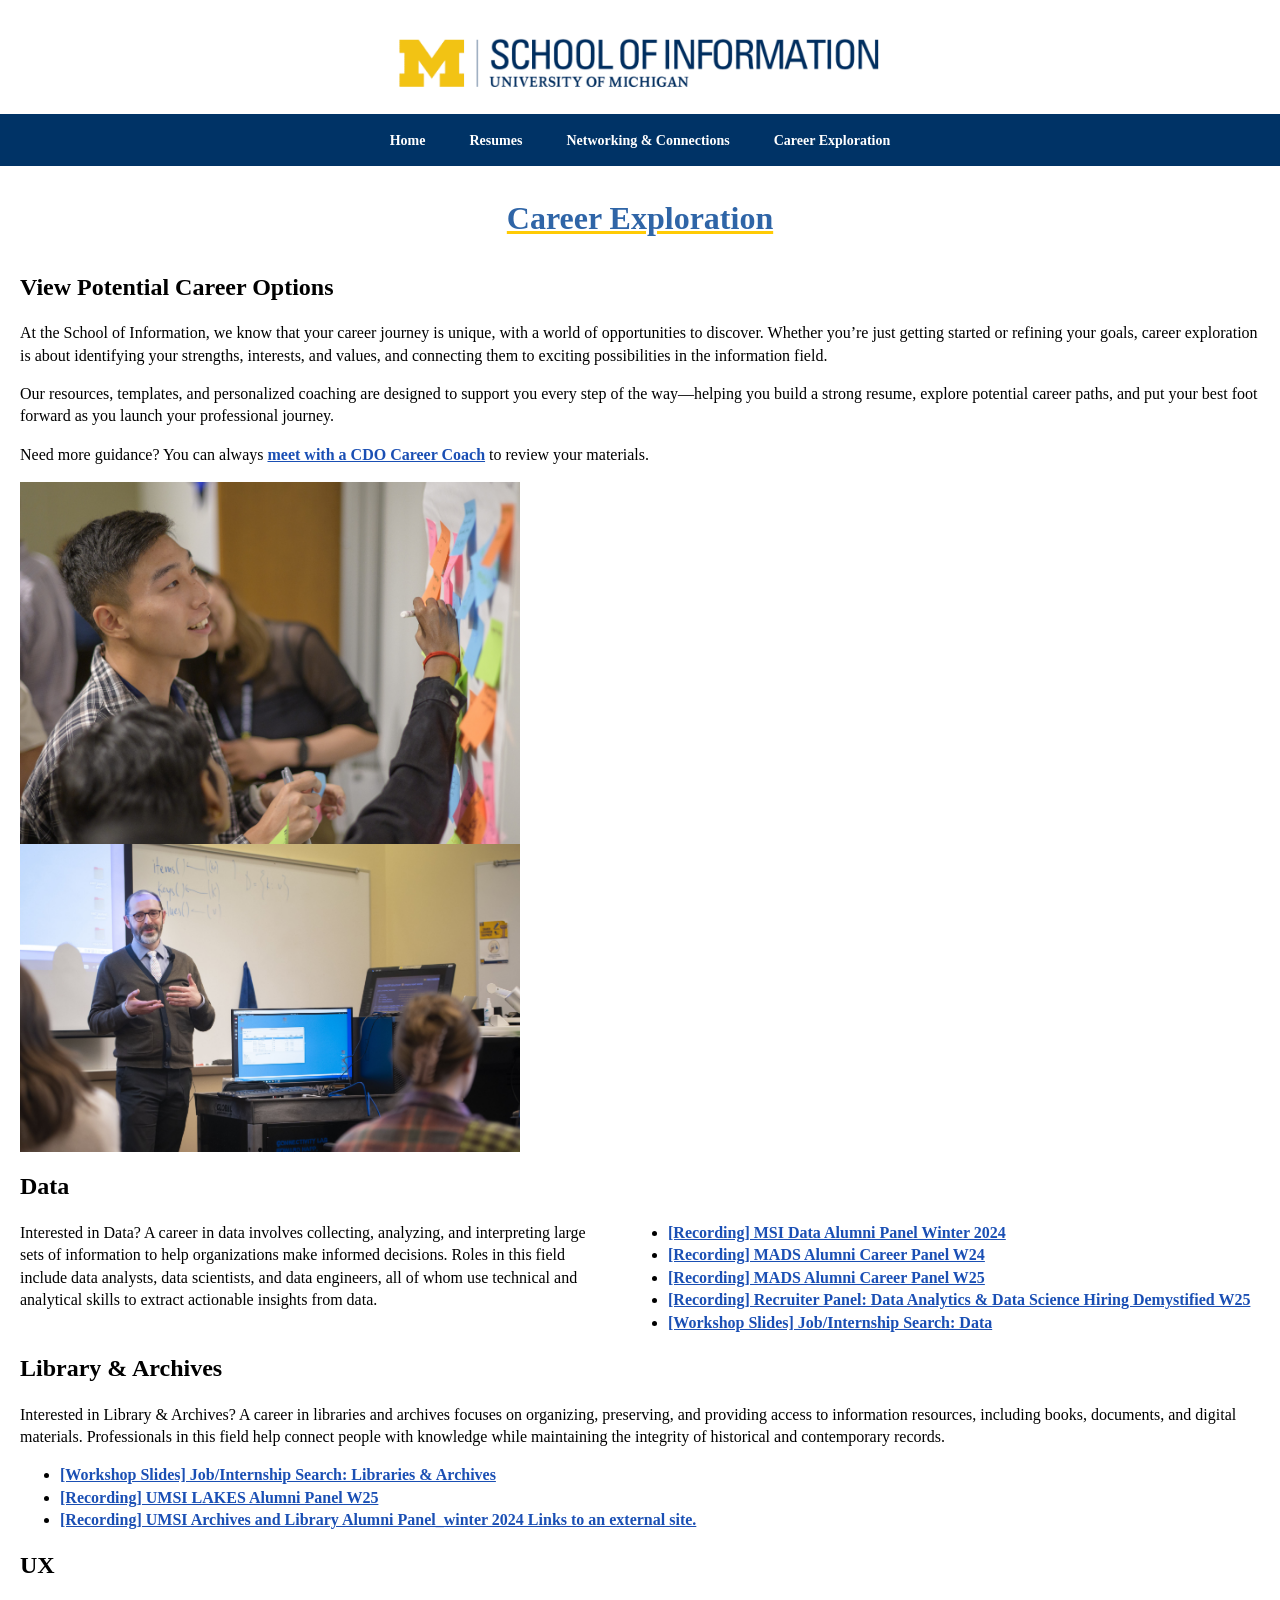
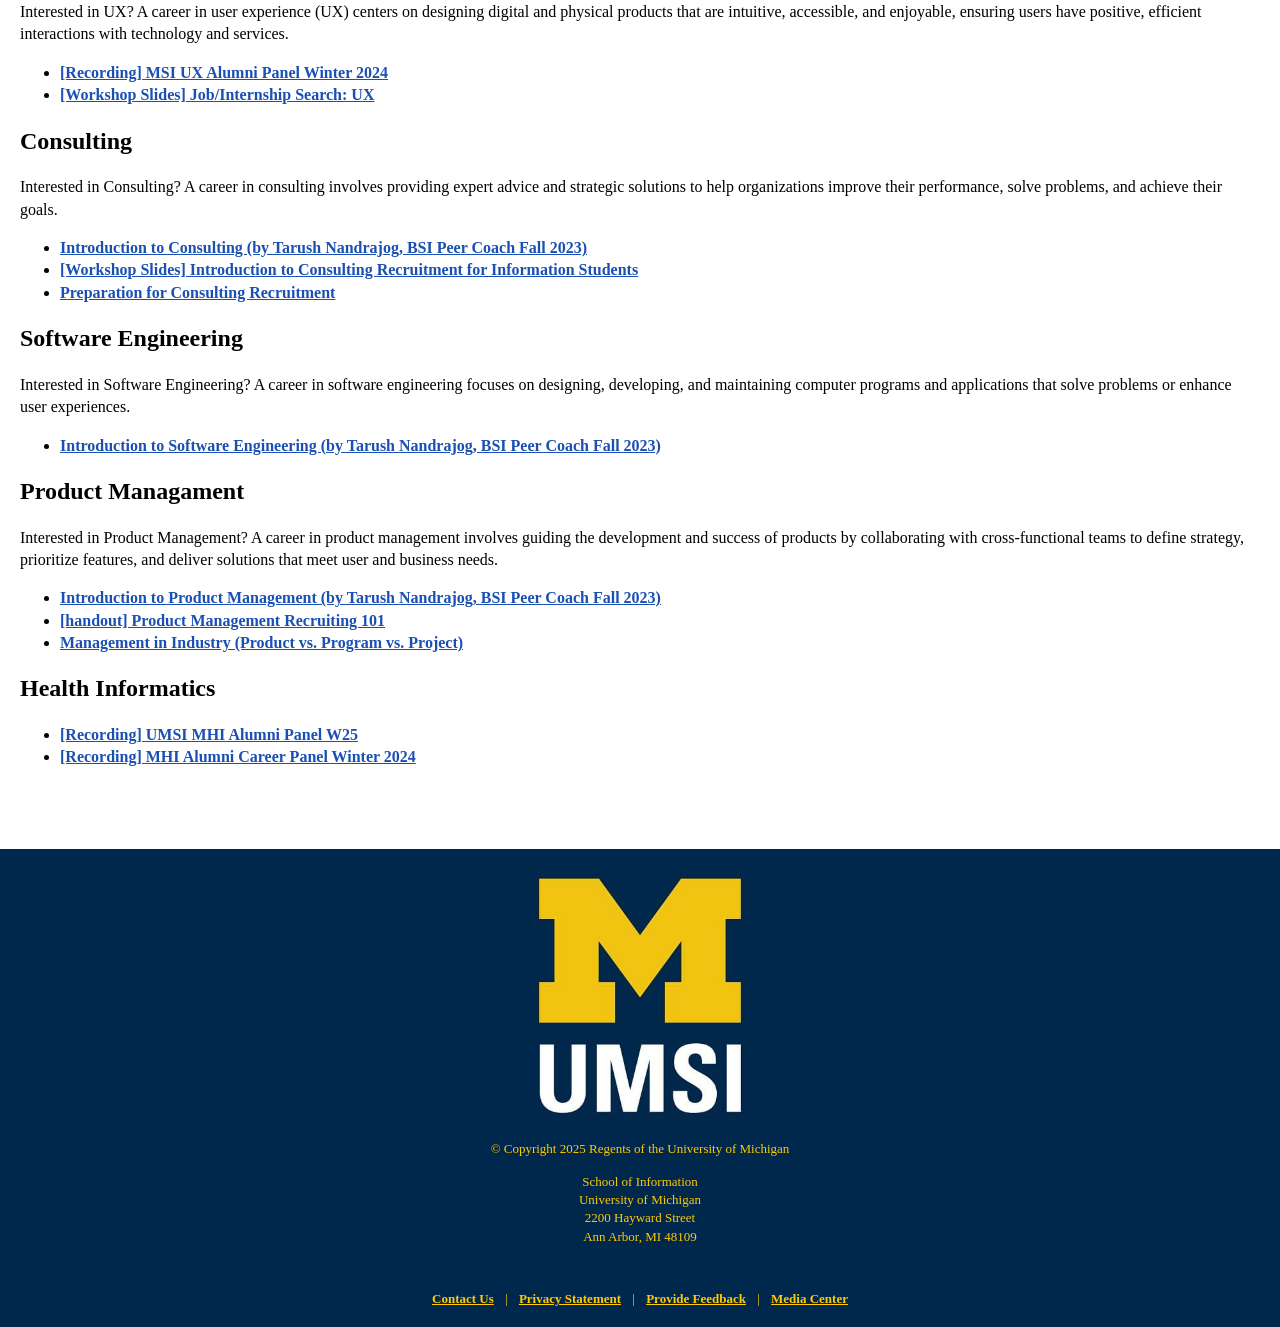
==== commit b983830d: "Add files via upload" ====
--- a/careerexplore.html
+++ b/careerexplore.html
@@ -11,7 +11,7 @@
 
     <header>
       <a href="#main" class="skip">Skip to Main Content</a>
-      <img src="images/Screenshot 2025-10-12 at 5.35.08 PM.png" alt="UMSI Logo">
+      <img src="images/UMSI_LOGO.png" alt="UMSI Logo">
       <nav>
         <ul>
           <li><a href="index.html">Home</a></li>
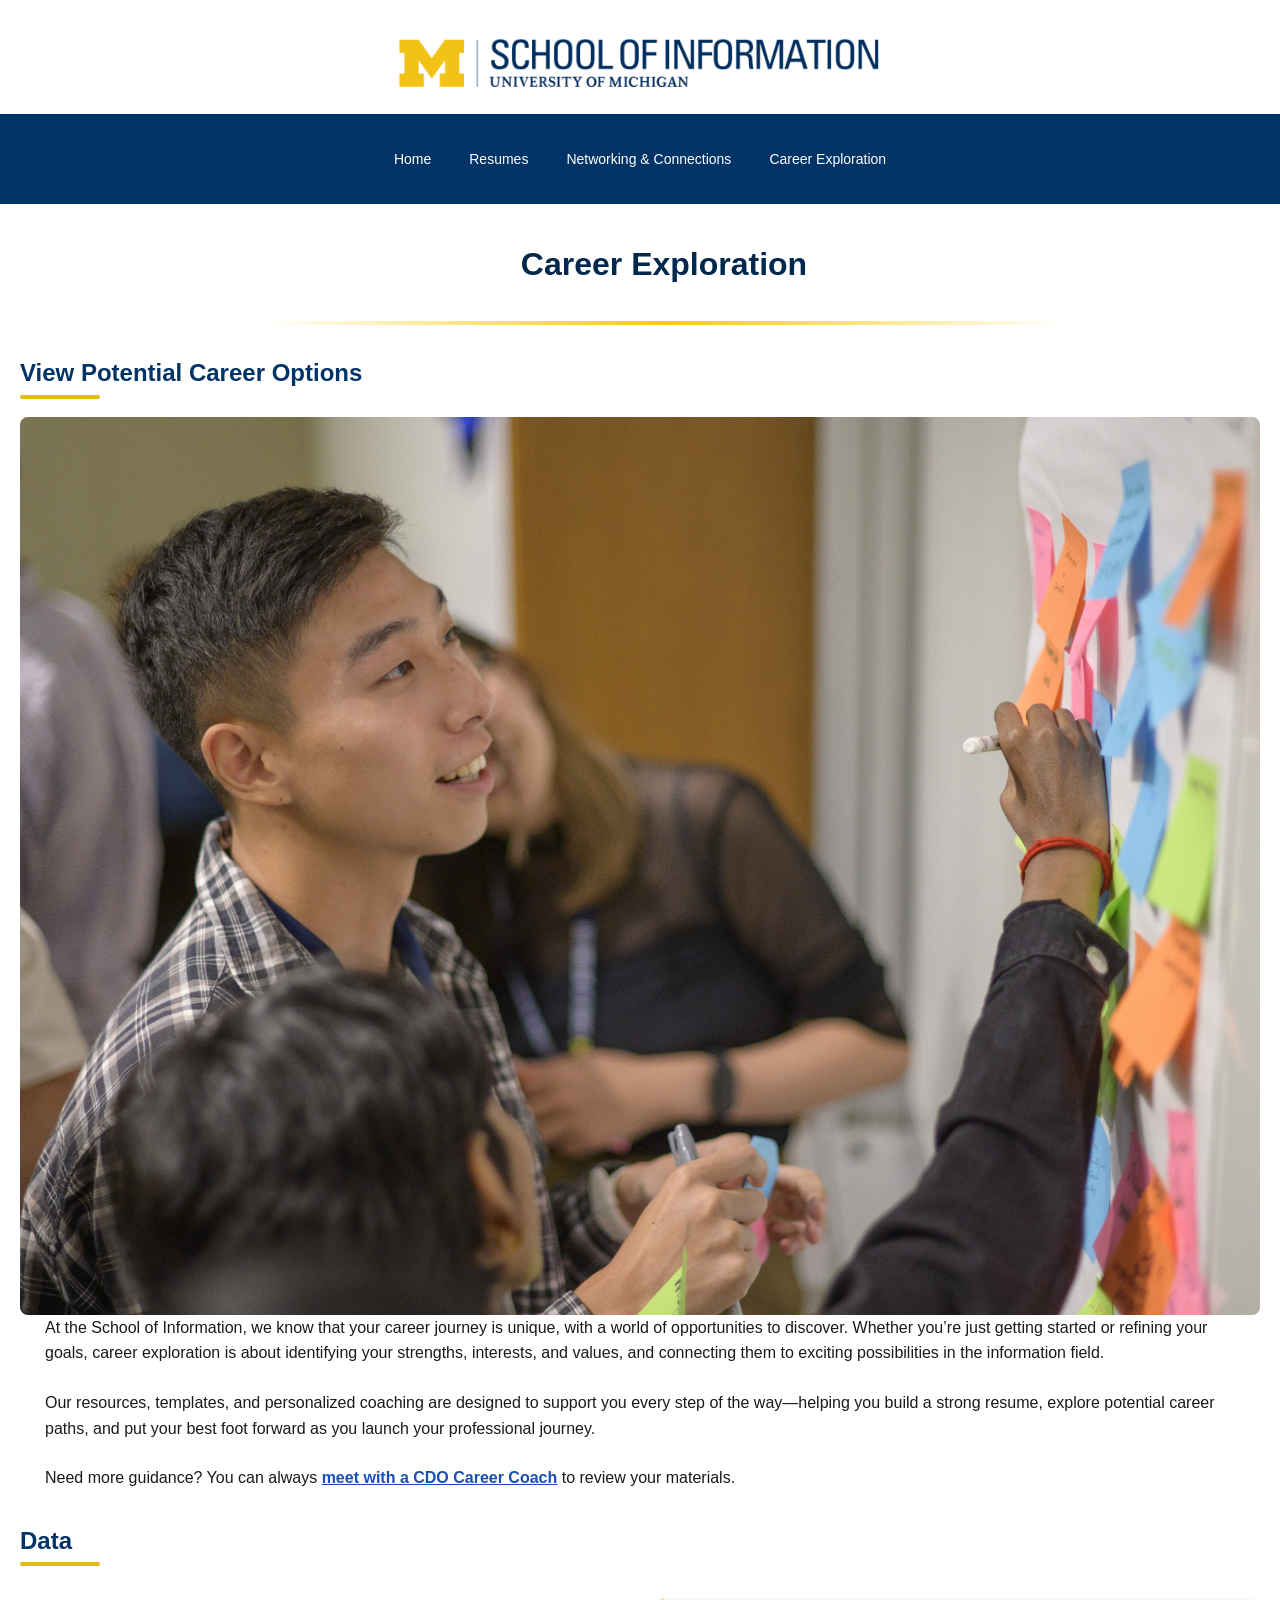
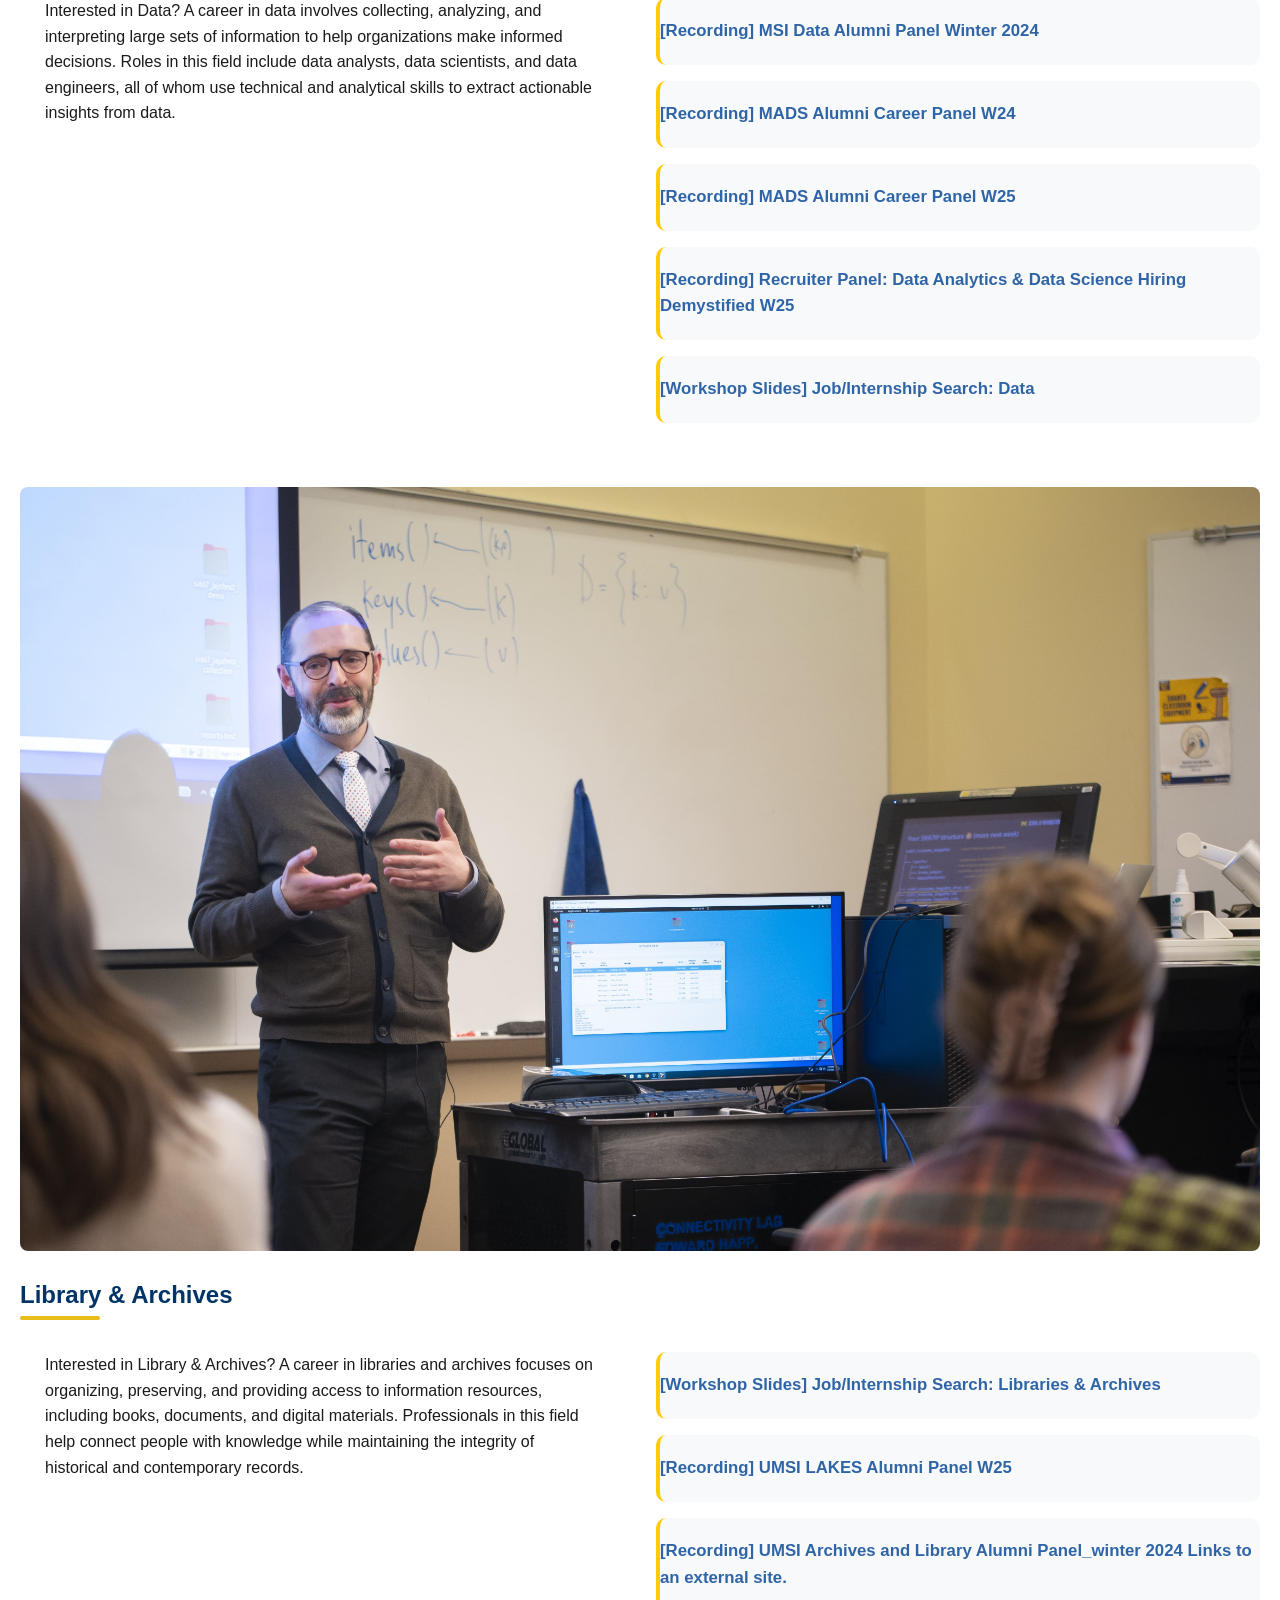
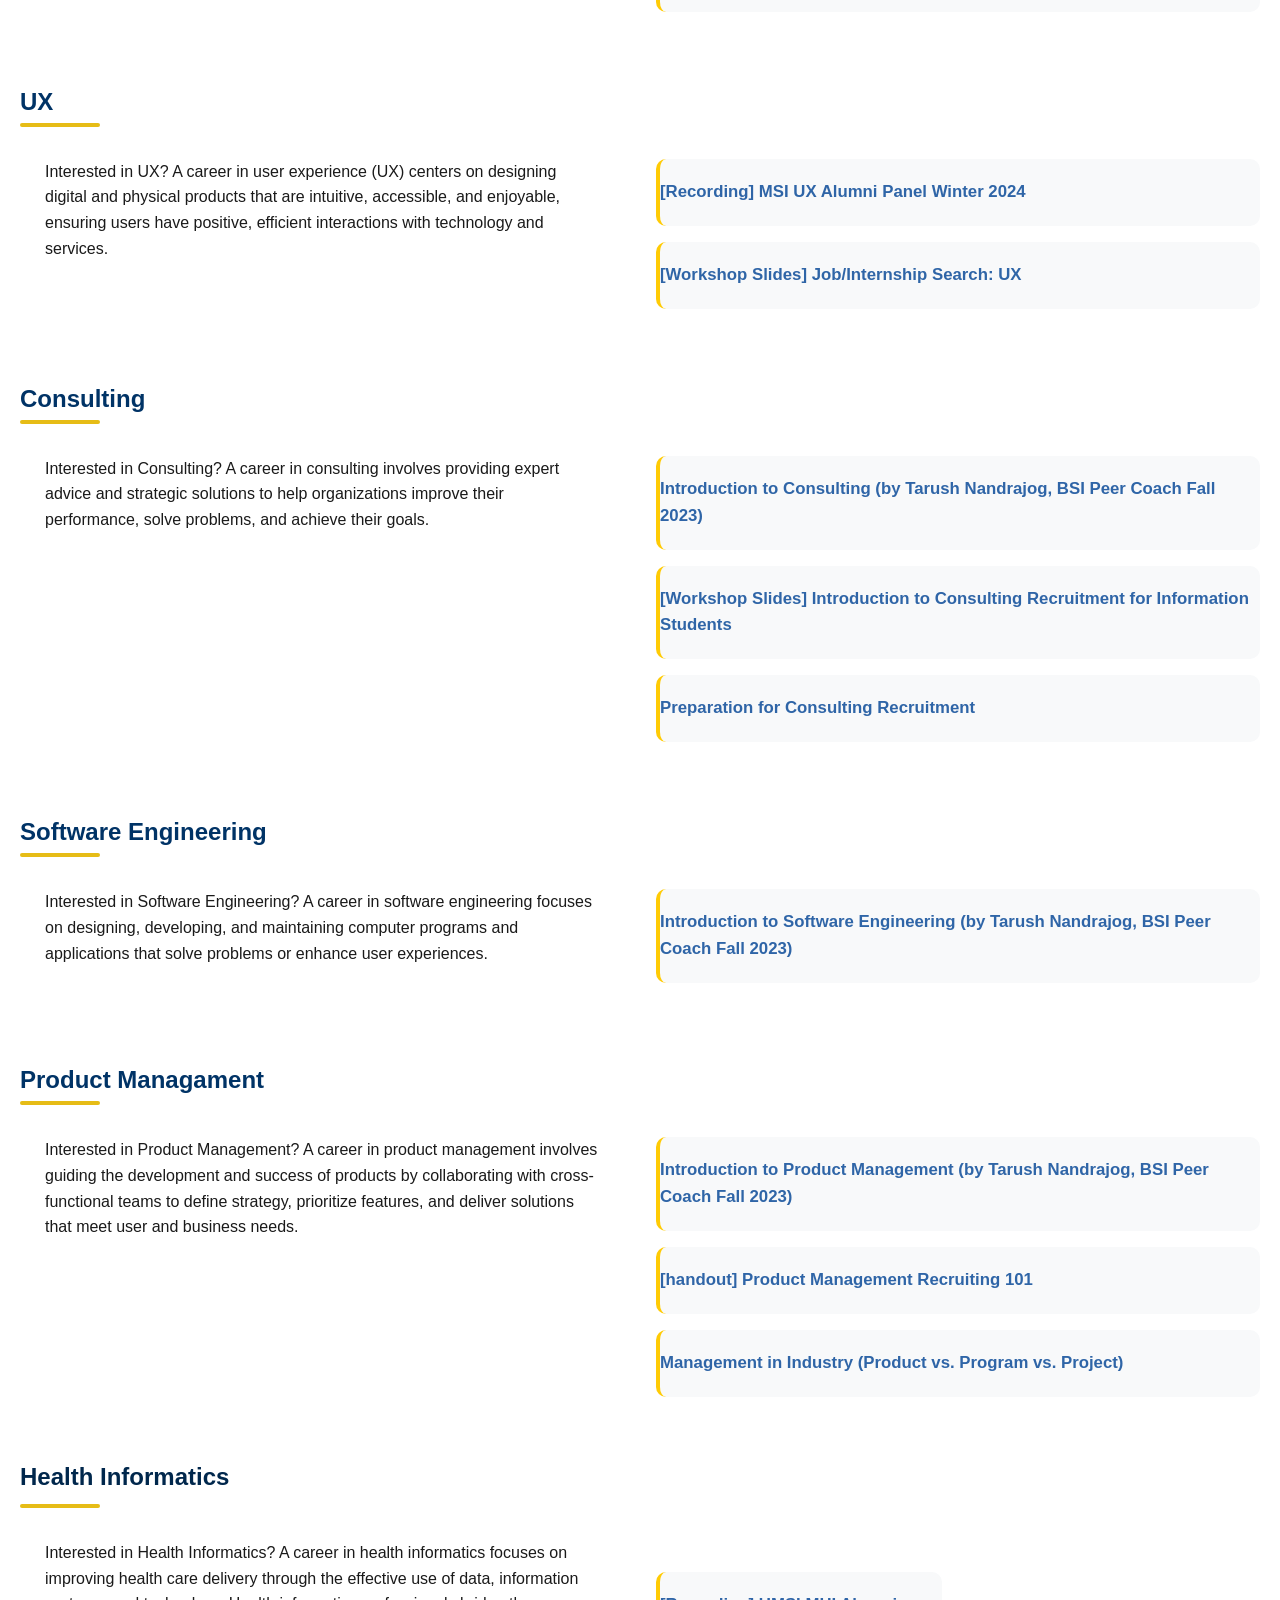
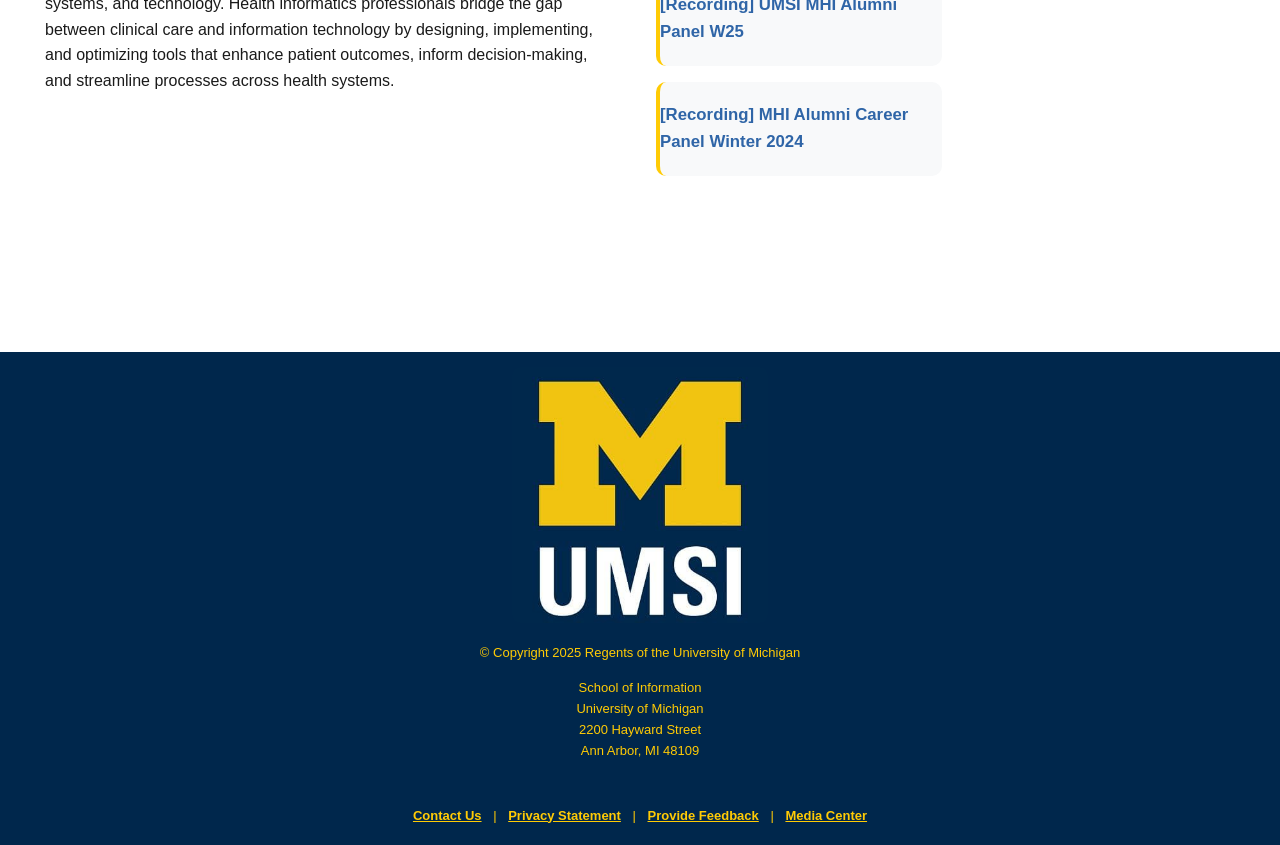
==== commit 3a678c29: "Add files via upload" ====
--- a/careerexplore.html
+++ b/careerexplore.html
@@ -26,6 +26,8 @@
   
   <section>
     <h2>View Potential Career Options</h2>
+    <img src="images/UMSI_Orientation_082024_0172.jpg" alt="Student Exploring their Options." class="options">
+
     <p>
       At the School of Information, we know that your career journey is unique, with a world of opportunities to discover. Whether you’re just getting started or refining your goals, career exploration is about identifying your strengths, interests, and values, and connecting them to exciting possibilities in the information field.         </p>
     <p>
@@ -33,15 +35,15 @@
     <!--Content taken from UMGPT (GPT-4.1) Asked to adjust the resume content to fit the potential career options page-->
     <p>
       Need more guidance? You can always <a href="https://umich.instructure.com/courses/137916/pages/talk-to-a-career-coach" target="_blank">meet with a CDO Career Coach</a> to review your materials.
-    </p><img src="images/UMSI_Orientation_082024_0172.jpg" alt="Student Exploring their Options." width="500" height="400">
-    <img src="images/UMSI_JesseJohnstonClass_062.jpg" alt="Lecturer giving a talk about career options." width="500" height="400">
-  </section>
+  </p>
+  <!-- <img src="images/UMSI_Orientation_082024_0172.jpg" alt="Student Exploring their Options." width="500" height="400"> -->
+</section>
   
   <section>
     <h2>Data</h2>
-    <div class="data-content">
+    <div class="interest-data">
       <p>Interested in Data? A career in data involves collecting, analyzing, and interpreting large sets of information to help organizations make informed decisions. Roles in this field include data analysts, data scientists, and data engineers, all of whom use technical and analytical skills to extract actionable insights from data.</p>
-    <ul>
+      <ul>
       <li>
         <a href="https://www.dropbox.com/scl/fi/j4k93sphp8td48j1afb5f/Winter-2024_MSI-Data-Alumni-Panel.mp4?rlkey=ar3fm74jcgwhmegpr8jle7qw2&e=1&dl=0" target="_blank">
         [Recording] MSI Data Alumni Panel Winter 2024 
@@ -62,15 +64,17 @@
         <a href="https://docs.google.com/presentation/d/1V0kSQXhO-8rmsv6LKP7OqQqVBUBKkSyDmFd15uDUur4/edit" target="_blank">
         [Workshop Slides] Job/Internship Search: Data
         </a></li> 
-        </ul>
+      </ul>
     </div>
-    
+    <img src="images/UMSI_JesseJohnstonClass_062.jpg" alt="Lecturer giving a talk about career options." class="data" >
+
   </section>
 
   <section>
     <h2>Library & Archives</h2>
+    <div class="interest-data">
     <p>Interested in Library & Archives? A career in libraries and archives focuses on organizing, preserving, and providing access to information resources, including books, documents, and digital materials. Professionals in this field help connect people with knowledge while maintaining the integrity of historical and contemporary records.</p>
-    <ul>
+  <ul>
       <li>
         <a href="https://docs.google.com/presentation/d/1snxqk9coJWGzj4DOOytsRnKHmIrj05FD7M1D-9P8yeQ/edit?slide=id.gee0c0cfd14_0_0#slide=id.gee0c0cfd14_0_0" target="_blank">
         [Workshop Slides] Job/Internship Search: Libraries & Archives
@@ -87,8 +91,9 @@
 
   <section>
     <h2>UX</h2>
+    <div class="interest-data">
     <p>Interested in UX? A career in user experience (UX) centers on designing digital and physical products that are intuitive, accessible, and enjoyable, ensuring users have positive, efficient interactions with technology and services.</p>
-    <ul>
+  <ul>
       <li>
         <a href="https://www.dropbox.com/scl/fi/lcswd9vyau2rnyjk19i8h/Winter-2024_MSI-UX-Alumni-Panel.mp4?rlkey=ay67qvbufb5n5quw2ej5fe4sb&e=1&dl=0" target="_blank">
           [Recording] MSI UX Alumni Panel Winter 2024
@@ -102,8 +107,9 @@
 
   <section>
     <h2>Consulting</h2>
+    <div class="interest-data">
     <p>Interested in Consulting? A career in consulting involves providing expert advice and strategic solutions to help organizations improve their performance, solve problems, and achieve their goals.</p>
-    <ul>
+  <ul>
       <li>
         <a href="https://www.dropbox.com/scl/fi/a9ct303064voi5uz9tz4n/Consulting-Overview-1.mp4?rlkey=af4q36ri27tzk0az36ddu5cex&e=1&dl=0" target="_blank">
           Introduction to Consulting (by Tarush Nandrajog, BSI Peer Coach Fall 2023) 
@@ -121,6 +127,7 @@
 
     <section>
     <h2>Software Engineering</h2>
+    <div class="interest-data">
     <p>Interested in Software Engineering? A career in software engineering focuses on designing, developing, and maintaining computer programs and applications that solve problems or enhance user experiences.</p>
     <ul>
       <li>
@@ -131,7 +138,8 @@
   </section>
 
     <section>
-    <h2>Product Managament</h2>
+    <h2 >Product Managament</h2>
+    <div class="interest-data">
     <p>Interested in Product Management? A career in product management involves guiding the development and success of products by collaborating with cross-functional teams to define strategy, prioritize features, and deliver solutions that meet user and business needs.</p>
     <ul>
       <li>
@@ -150,8 +158,11 @@
   <!--paragraph after career titles taken from UMGPT (GPT-4.1) Asked prompt to write a few informational sentences on career-->
   </section>
 
-    <section>
     <h2>Health Informatics</h2>
+    <div class="interest-data">
+    <p>Interested in Health Informatics? A career in health informatics focuses on improving health care delivery through the effective use of data, information systems, and technology. Health informatics professionals bridge the gap between clinical care and information technology by designing, implementing, and optimizing tools that enhance patient outcomes, inform decision-making, and streamline processes across health systems.</p>
+    <!--Content taken from UMGPT (GPT-4.1) prompt: write me a description for health informatics-->
+    <div class="interest-data">
     <ul>
       <li>
         <a href="https://www.dropbox.com/scl/fi/u9gtmgzzvxt4hhoey2ylt/Winter-25_MHI-Alumni-Panel-and-Success-Stories_2_26_2025.mp4?rlkey=rccc6d07hakvc79oahww2o0ws&e=1&st=85gyf31z&dl=0" target="_blank">
@@ -164,10 +175,7 @@
     </ul>
   </section>
     
-        <div></div>
-        <div></div>
-        <div></div>
-        <div></div>
+  <!-- Removed stray/empty divs that were not needed -->
     </main>
     <footer>
       <div class="container grid--3col--equal">
--- a/style.css
+++ b/style.css
@@ -4,38 +4,67 @@
 
 /*****************************************************************************
 /* restoration styling added by chatgpt version 5.0 */
-/* added html5reset.css after making styling edits -- had to add restoration styling 
+/* added html5reset.css after making styling edits -- added restoration styling 
 ******************************************************************************/
 html,
 body {
     margin: 0;
     padding: 0;
-    font-family: Times, serif;
+    font-family: 'Segoe UI', Tahoma, Geneva, Verdana, sans-serif;
     font-size: 16px;
-    line-height: 1.4;
-    color: #000;
-    background-color: #fff;
+    line-height: 1.6;
+    color: #1a1a1a;
+    background-color: white;
+}
+
+h1, h2, h3, h4, h5, h6 {
+    font-weight: 700;
+    line-height: 1.3;
+    margin-top: 0;
+    color: #00274C;
 }
 
 h1 {
     font-size: 2em;
-    margin: 0.67em;
+    margin-bottom: 1.5rem;
 }
 
 h2 {
     font-size: 1.5em;
     margin: 0.75em 0;
+    position: relative;
+    padding-bottom: 1rem;
+}
+
+h2::after {
+    content: '';
+    position: absolute;
+    bottom: 0;
+    left: 0;
+    width: 80px;
+    height: 4px;
+    background: #e6bc16;
+    border-radius: 2px;
 }
 
 h3 {
-    font-size: 1.17em;
+    font-size: 1.35em;
     margin: 1em 0;
+    color: #2F65A7;
+    font-weight: 700;
+}
+
+h2, h3 {
+    text-align: left;
 }
 
 p {
-    margin: 1em 0;
-}
-
+    margin: 0 0 1.5rem;
+    padding-left: 25px;
+    padding-right: 25px;
+}
+
+/* lists */
 ul,
 ol {
     padding-left: 40px;
@@ -46,20 +75,27 @@
     color: #1a4fb4;
     text-decoration: underline;
     font-weight: bold;
-    transition: color 0.2s;
-}
-
-a:hover, a:focus {
-    color: #FFCB05;
-    text-decoration: underline;
-}
-
+}
+
+/* images */
 img {
     display: block;
     max-width: 100%;
     height: auto;
-}
-
+    border-radius: 8px; 
+}
+
+/* Specific utility: make certain images fill the content width and stay centered */
+.career-prep .options .data{
+    display: block;
+    width: 100%;
+    max-width: 100%;
+    height: auto;
+    margin: 0 auto;
+    border-radius: 8px;
+}
+
+/* tables */
 table {
     border-collapse: collapse;
     width: 100%;
@@ -71,10 +107,10 @@
     text-align: left;
     border-bottom: 1px solid #ddd;
 }
-
-/* end of citedcode */
-
-/* skip to main styling */
+/************ end of citedcode **************/
+
+/* skip to main */
+/* appears when tab */
 .skip {
     position: absolute;
     left: -9999px;
@@ -99,10 +135,14 @@
     padding: 12px 20px;
 }
 
+/* navigation */
 nav {
     background-color: #003366;
-    padding: 15px 0;
+    padding: 20px 0;
     text-align: center;
+    position: sticky;
+    top: 0;
+    z-index: 1000;
 }
 
 nav ul {
@@ -112,43 +152,36 @@
     list-style: none;
     padding: 0;
     margin: 0;
+    flex-wrap: wrap;
 }
 
 nav ul li {
-    margin: 0 10px;
+    margin: 0 5px;
 }
 
 nav ul li a {
     color: #fff;
     text-decoration: none;
-    font-weight: bold;
-    padding: 10px 12px;
+    font-weight: 500;
+    padding: 12px 12px;
     font-size: 14px;
-    border-radius: 5px;
-}
-
-nav ul li a:hover {
-    background-color: #f0f0f0;
-    color: #003366;
-}
-
-/* Header h1 Styles */
-header {
-    background-color: transparent;
-    text-align: center;
-    padding: 0;
-    margin: 0;
-}
-
-header h1 {
-    color: #2F65A7;
-    text-align: center;
-    margin: 30px 20px;
-    text-decoration: underline;
-    text-decoration-color: #FFCB05;
-}
-
-
+    border-radius: 8px;
+    display: inline-block;
+    border: 2px solid transparent
+}
+
+nav ul li a:hover::after,
+nav ul li a:focus::after {
+    width: 100%;
+}
+
+nav ul li a:hover,
+nav ul li a:focus {
+    background: #ffffff1a;
+    color: #FFCB05;
+}
+
+/* top banner */
 header img {
     display: block;
     width: 90%;
@@ -157,16 +190,58 @@
     padding: 1rem 0;
 }
 
+header h1 {
+    text-align: center;
+    padding: 2.5rem 1.5rem 2rem;
+    margin: 0 auto;
+    background: #ffffff;
+    position: relative;
+    width: 100%;
+    display: block;
+}
+
+header h1::after {
+/**********cited from claude Sonnet 4.5*//* yelow gradient line under h1 *********************/ 
+    content: '';
+    transform: translateX(-50%);
+    background: linear-gradient(to right, transparent, #FFCB05, transparent);
+    position: absolute;
+/* end of cited code */
+    bottom: -8px;
+    left: 50%;
+    width: 60%;
+    height: 4px;
+    border-radius: 2px;
+}
+
+/* main content */
+.intro_text {
+    text-align: center;
+}
+
 main {
     margin: 30px 20px;
-}
-
+    
+}
+
+main section h2 {
+    text-align: left;
+    font-weight: 700;
+    color:#003366;
+    border-radius: 100px;
+    padding-top: 10px;
+    padding-bottom: 10px;
+}
+
+/* video container */
 .video-container {
     position: relative;
     width: 100%;
     padding-bottom: 50%;
     height: 0;
     overflow: hidden;
+    border-radius: 12px; 
+    box-shadow: 0 6px 18px #0000001f;
 }
 
 .video-container iframe {
@@ -179,77 +254,271 @@
 }
 
 /* --- START HERE GRID --- */
-
-/* Responsive grid for start-here and popular-resources */
-.start-here-grid,
+.start-here-grid {
+    display: grid;
+    grid-template-columns: 1fr; /*this is single column layout */
+    gap: 1.5rem;
+    align-items: start;
+    margin: 2rem 0;
+}
+
+/* media query large view - tablet/desktop */
+/* move the start here and popular resources side by side */
+@media (min-width: 1024px) {
+    .start-here-grid {
+    grid-template-columns: repeat(2, 1fr); /* two equal columns and two rows */
+    grid-template-rows: repeat(2, auto);
+    gap: 2rem;
+    align-items: start;
+    margin: 2rem 0;
+}
+}
+.start-here-grid img {
+    width: 100%;
+    height: 300px;
+    object-fit: cover;
+    border-radius: 10px;
+    box-shadow: 0 2px 8px #00274c14;
+}
+
+.start-here-grid ul {
+    list-style: none;
+    padding: 0;
+    margin: 0;
+    display: grid;
+    gap: 1rem;
+}
+
+.start-here-grid li {
+    background: #F8F9FA;
+    border-radius: 10px;
+    border-left: 4px solid #FFCB05;
+    transition: all 0.3s ease;
+    margin-bottom: 0;
+    padding: 20px 0;
+}
+
+.start-here-grid li:hover {
+    border-left-color: #2F65A7;
+    box-shadow: 0 2px 8px #00274c14;
+    background: #efe6ff;
+}
+
+.start-here-grid li a {
+    color: #2F65A7;
+    font-weight: 600;
+    font-size: 1.05rem;
+    display: flex;
+    align-items: center;
+    text-decoration: none;
+}
+
+.start-here-grid li a::before {
+    content: '';
+    margin-right: 0.75rem;
+    color: #FFCB05;
+    font-size: 1.3rem;
+}
+
+.interest-data {
+    display: grid;
+    grid-template-columns: 1fr; /* mobile-first single column */
+    gap: 1.5rem;
+    align-items: start;
+    margin: 2rem 0;
+}
+
+.interest-data img {
+    width: 100%;
+    height: 300px;
+    object-fit: cover;
+    border-radius: 10px;
+    box-shadow: 0 2px 8px #00274c14;
+}
+
+.interest-data ul {
+    list-style: none;
+    padding: 0;
+    margin: 0;
+    display: grid;
+    gap: 1rem;
+}
+
+.interest-data li {
+    background: #F8F9FA;
+    border-radius: 10px;
+    border-left: 4px solid #FFCB05;
+    transition: all 0.3s ease;
+    margin-bottom: 0;
+    padding: 20px 0;
+}
+
+.interest-data li:hover {
+    border-left-color: #2F65A7;
+    box-shadow: 0 2px 8px #00274c14;
+    background: #efe6ff;
+}
+
+.interest-data li a {
+    color: #2F65A7;
+    font-weight: 600;
+    font-size: 1.05rem;
+    display: flex;
+    align-items: center;
+    text-decoration: none;
+}
+@media (min-width: 1024px) {
+    .interest-data {
+    grid-template-columns: repeat(2, 1fr); /* two equal columns and two rows */
+    grid-template-rows: repeat(2, auto);
+    gap: 2rem;
+    align-items: start;
+    margin: 2rem 0;
+}
+}
+
+/* Popular Resources list grid */
 .popular-resources-grid {
-    display: flex;
-    gap: 36px;
-    max-width: 1100px;
-    margin: 20px auto;
-    text-align: center;
-    align-items: center;
-}
-
-.start-here-grid img {
-    width: 250px;
-    /* max-width: 520px; */
-    height: 200px;
-    border-radius: 15px;
-}
-
-.start-here-grid ul,
+    margin: 2rem 0;
+}
+
 .popular-resources-grid ul {
     list-style: none;
-    padding-left: 0;
-    font-size: 1.05em;
-}
-
-.start-here-grid li,
+    padding: 0;
+    margin: 0;
+    display: grid;
+    grid-template-columns: 1fr;
+    gap: 1.25rem;
+}
+
 .popular-resources-grid li {
-    background: #f7f9fb;
-    border-left: 5px solid #FFCB05;
-    padding: 12px 16px;
-    margin-bottom: 12px;
+    background: #F8F9FA;
+    padding: 1.5rem;
     border-radius: 10px;
-    line-height: 1.5;
-    text-align: left;
-}
-
-.start-here-grid li:hover,
+    border-left: 4px solid #2F65A7;
+    transition: all 0.3s ease;
+    margin-bottom: 0;
+}
+
 .popular-resources-grid li:hover {
-    background: #fff7cc;
-}
-
-.start-here-grid li a,
+    background: #FFF9E6;
+    box-shadow: 0 2px 8px #00274c14;
+}
+
 .popular-resources-grid li a {
     color: #2F65A7;
-    font-weight: bold;
-}
-
-.start-here-grid li a:hover,
-.popular-resources-grid li a:hover {
-    text-decoration: underline;
-}
-
-.data-content {
-    display: flex;
-    gap: 2rem;
-    align-items: flex-start;
-}
-
-.data-content p {
-    flex: 1 1 0;
-    margin: 0 0 0 0;
-}
-
-.data-content ul {
-    flex: 1 1 0;
-    margin: 0;
-    padding-left: 1.5em;
-}
-
-/* footer styling*/
+    font-weight: 600;
+    font-size: 1rem;
+    text-decoration: none;
+}
+
+/* resume grid */
+.resume-grid img {
+    display: block;  
+    margin: 0 auto;  
+    max-width: 100%;
+    height: auto;
+    padding-top: 20px;
+    
+}
+
+/* resume resources grid */
+section > ul {
+    list-style: none;
+    padding: 0;
+    display: grid;
+    grid-template-columns: 1fr;
+    gap: 1.5rem;
+    margin: 2rem 0;
+}
+
+section > ul > li {
+    background: #F8F9FA;
+    padding: 1.5rem;
+    border-radius: 10px;
+    box-shadow: 0 2px 8px #00274c14;
+    transition: all 0.3s ease;
+    border-left: 4px solid #FFCB05;
+    margin-bottom: 0;
+}
+
+section > ul > li:hover {
+    box-shadow: 0 4px 16px #00274c1f;
+    border-left-color: #2F65A7;
+}
+
+
+section > ul > li strong {
+    display: block;
+    color: #00274C;
+    font-size: 1.1rem;
+    margin-bottom: 0.5rem;
+}
+
+/* Remove left border for list items that follow the specific .info-piece heading */
+.info-piece + ul > li,
+.resume-faq + ul > li {
+    border-left: none;
+}
+.info-piece + ul {
+    display: grid;
+    grid-template-columns: 1fr; /* single column mobile-first */
+    gap: 1rem;
+    margin: 1rem 0 0 0;
+    padding-left: 0;  
+}
+
+@media (min-width: 768px) {
+    .info-piece + ul {
+        grid-template-columns: repeat(2, 1fr);
+        gap: 1.25rem;
+    }
+}
+
+@media (min-width: 1200px) {
+    .info-piece + ul {
+        grid-template-columns: repeat(3, 1fr);
+        gap: 1.5rem;
+    }
+}
+
+/* footer banner */
+#connect {
+    background: linear-gradient(135deg, #00274C 0%, #2F65A7 100%);
+    color: #ffffff;
+    padding: 2rem 3rem;
+    text-align: center;
+}
+
+#connect h2 {
+    color: #ffffff;
+    font-weight: 600;
+}
+
+#connect h2::after {
+    background: #FFCB05;
+    left: 50%;
+    transform: translateX(-50%);
+}
+
+#connect p {
+    color: #fffffff2;
+    font-size: 1.1rem;
+    max-width: 800px;
+    margin: 0 auto;
+}
+
+#connect a {
+    color: #FFCB05;
+    font-weight: 600;
+    text-decoration: none;
+}
+
+#connect a:hover {
+    color: #356df8;
+}
+
+/* footer */
 .brand {
     display: block;
     margin-left: auto;
@@ -279,9 +548,7 @@
     margin-bottom: 20px;
 }
 
-/*icons*/
-/* Social media icon group smaller size */
-/* Social media icon group smaller size and centered */
+/*icons/* Social media icon group smaller size and centered */
 .social-media-icon-group {
     margin-bottom: 20px;
     fill: #FFCB05;
@@ -295,9 +562,9 @@
     height: 32px;
 }
 
-/* sublinks*/
+/* footerlinks*/
 .footer-links a {
     margin: 0 8px;
     padding: 4px 0;
     display: inline-block;
-}+}
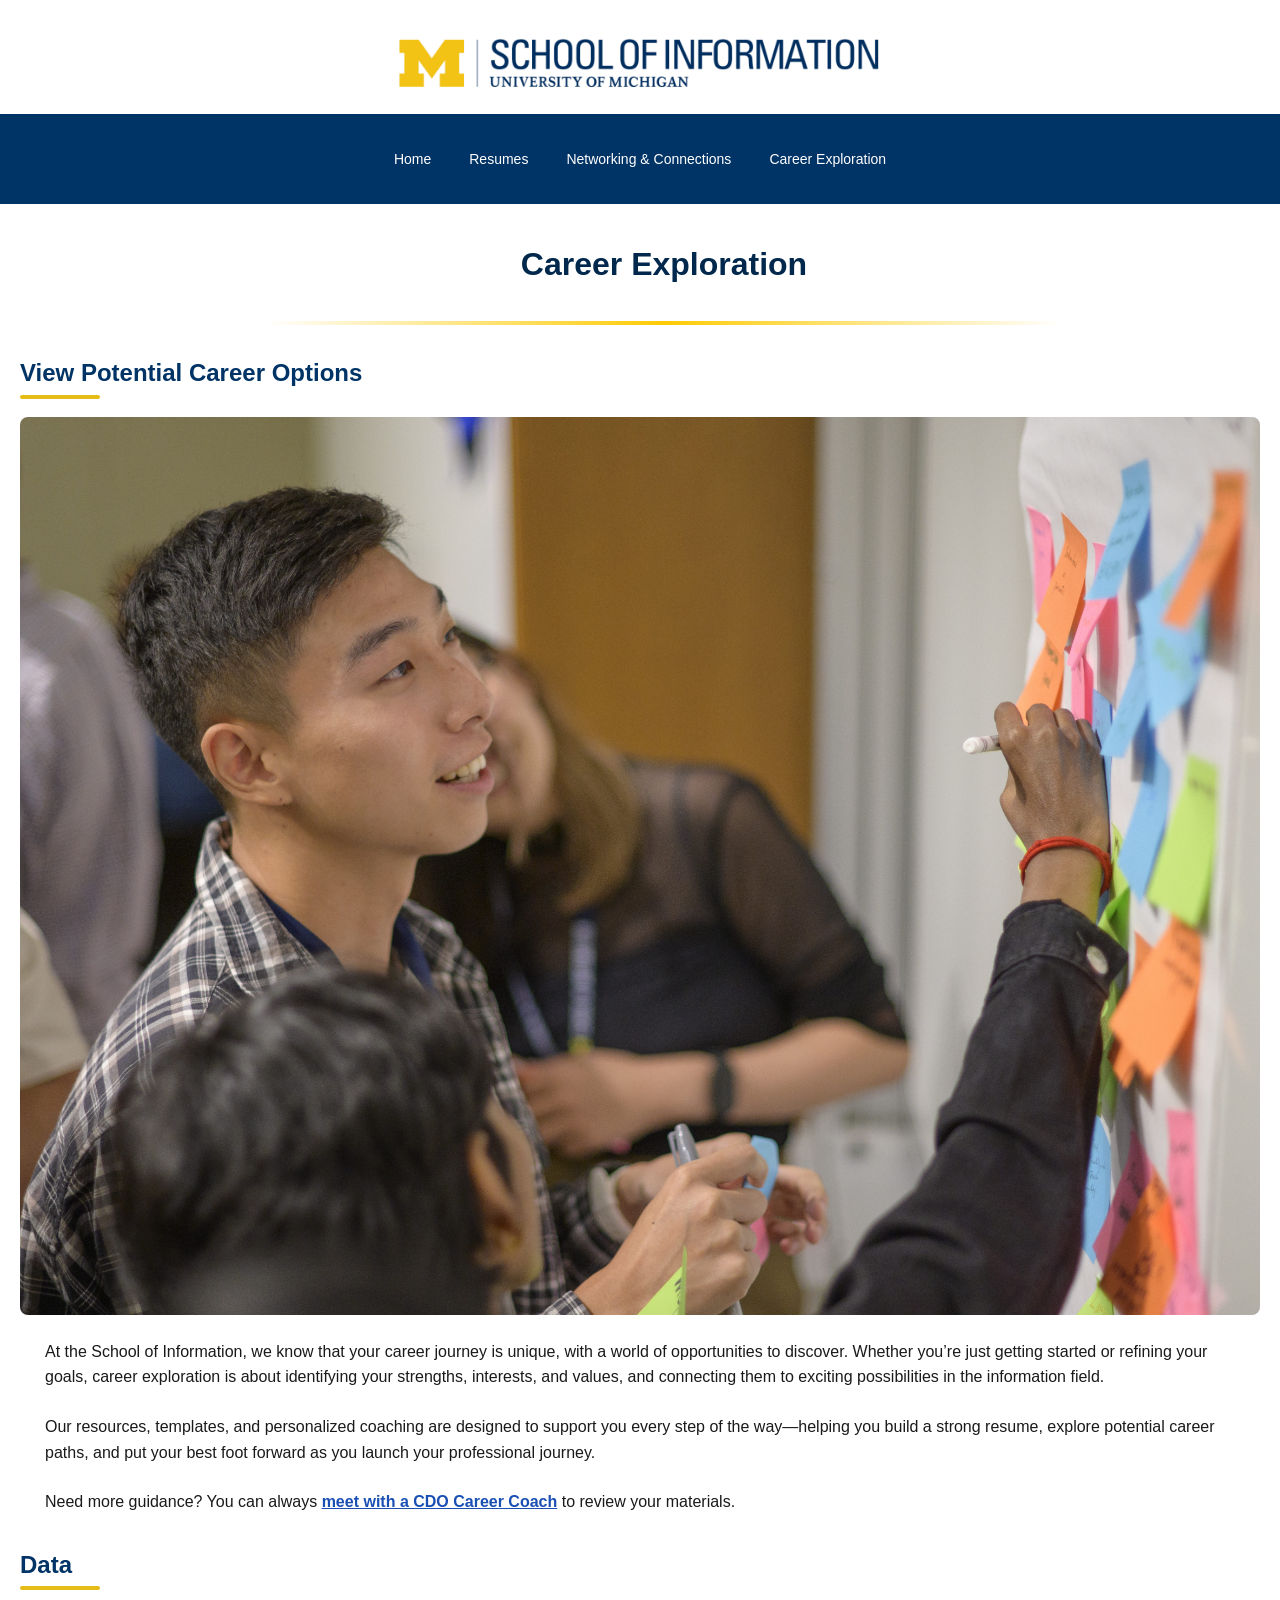
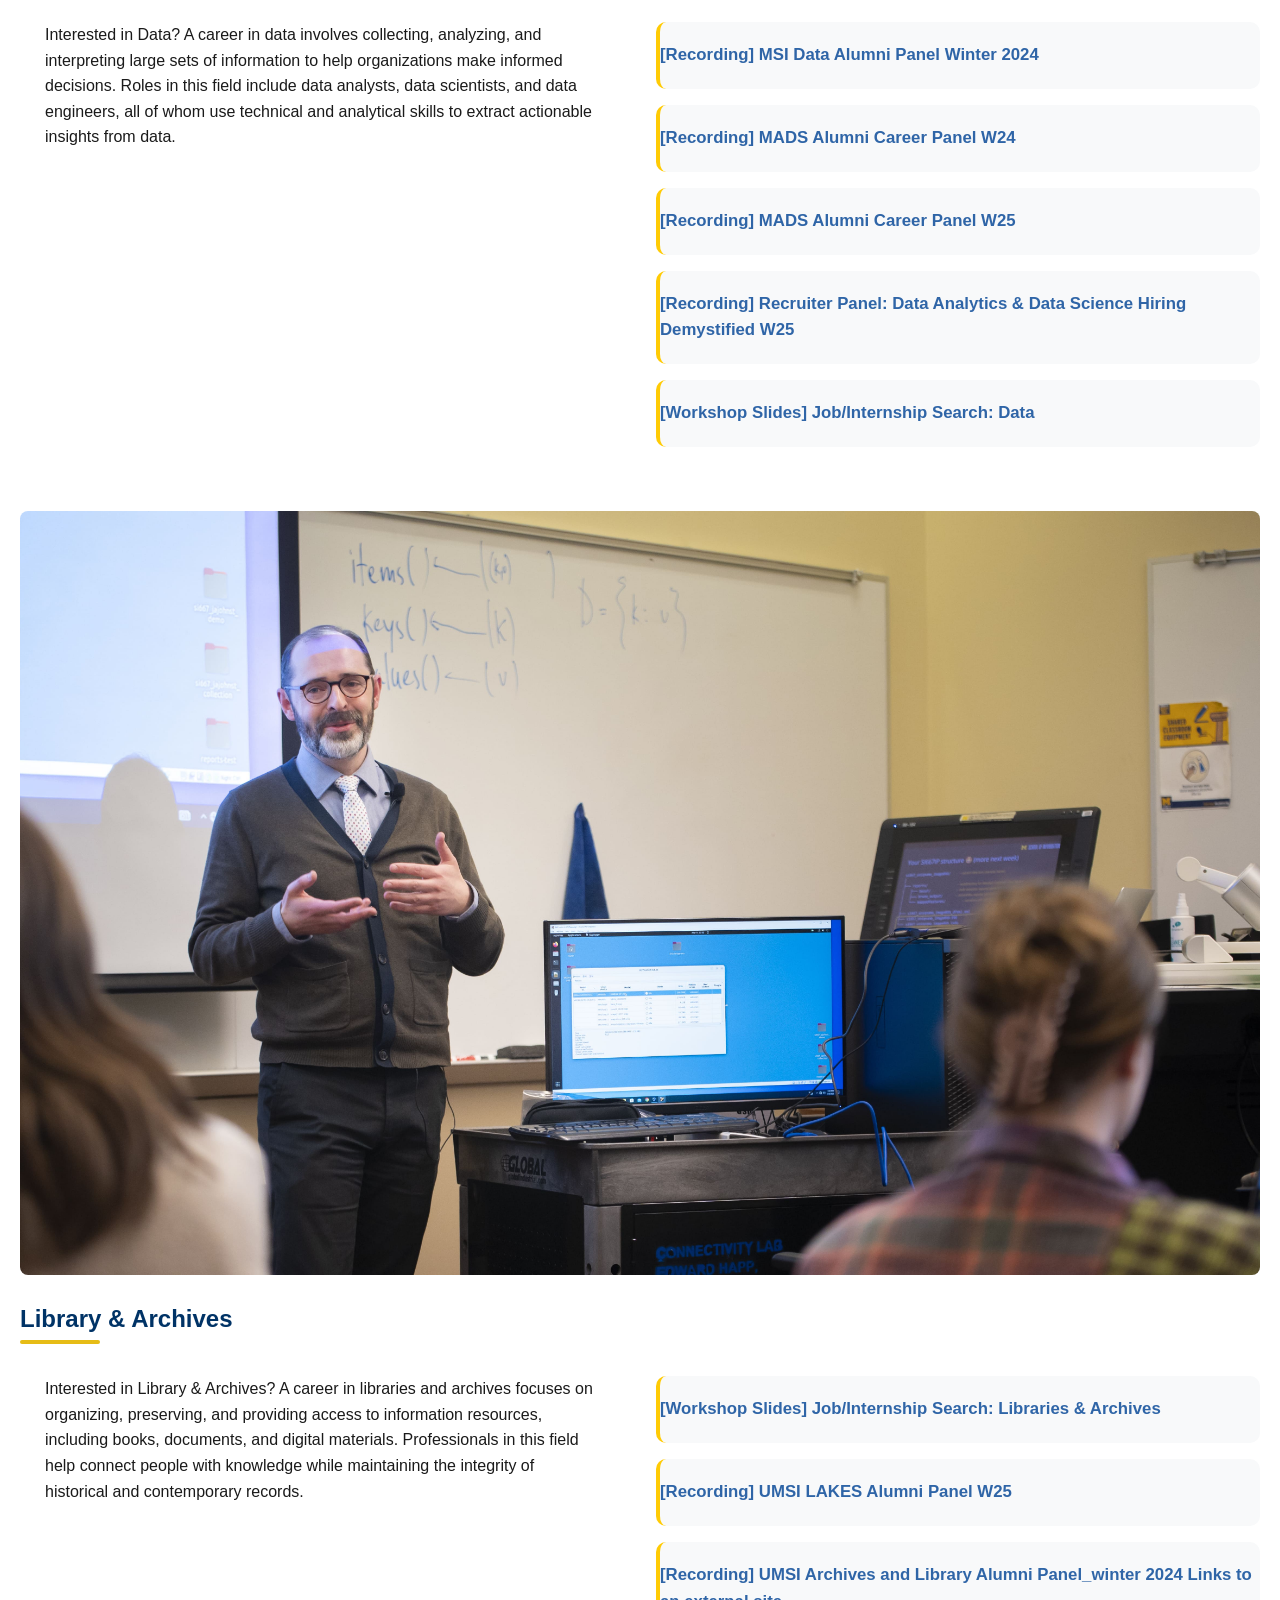
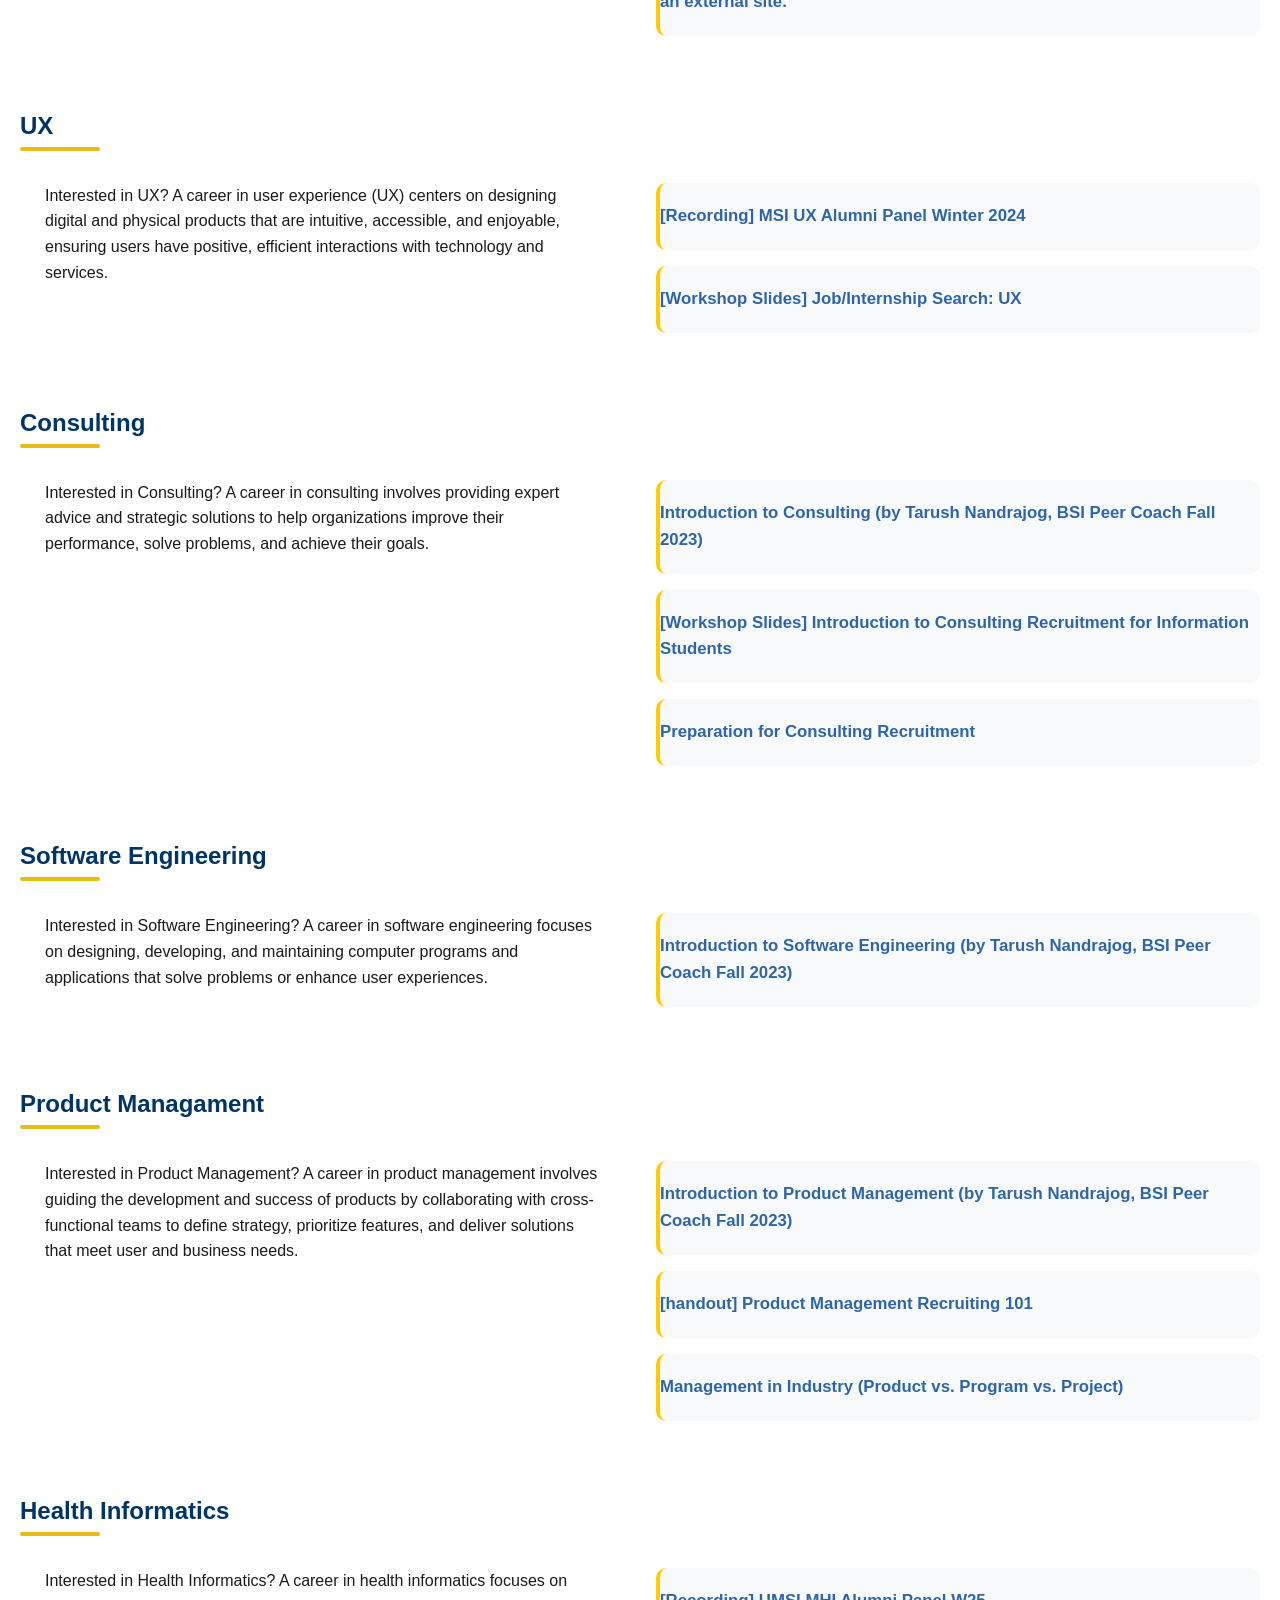
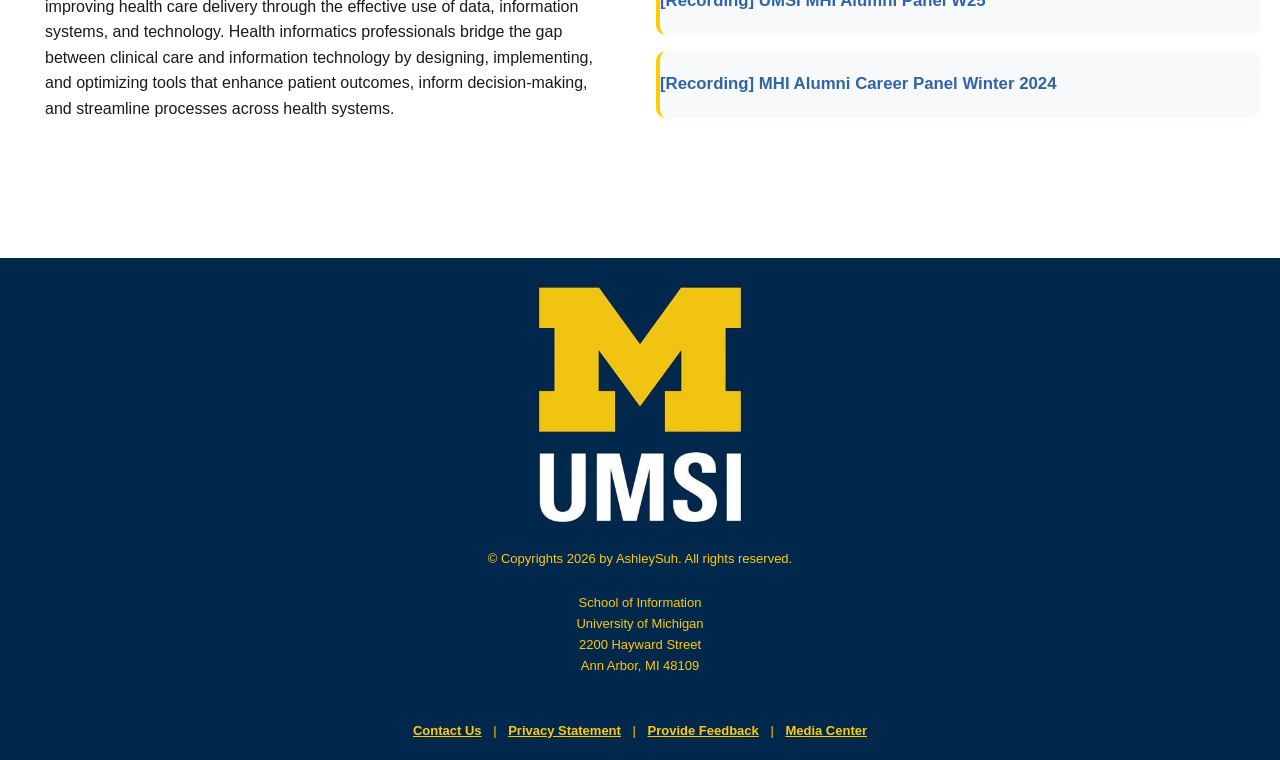
==== commit edfc1ebe: "Add files via upload" ====
--- a/careerexplore.html
+++ b/careerexplore.html
@@ -27,7 +27,6 @@
   <section>
     <h2>View Potential Career Options</h2>
     <img src="images/UMSI_Orientation_082024_0172.jpg" alt="Student Exploring their Options." class="options">
-
     <p>
       At the School of Information, we know that your career journey is unique, with a world of opportunities to discover. Whether you’re just getting started or refining your goals, career exploration is about identifying your strengths, interests, and values, and connecting them to exciting possibilities in the information field.         </p>
     <p>
@@ -86,24 +85,27 @@
       <li>
         <a href="https://www.dropbox.com/scl/fi/yyd74mr2q30hh3rggd1uk/Winter-2024_MSI-Library-and-Archives-Alumni-Panel.mp4?rlkey=gn2fqevceiyopmd8g3j8bwhoh&e=1&dl=0" target="_blank">
         [Recording] UMSI Archives and Library Alumni Panel_winter 2024 Links to an external site.        </a></li>
-    </ul>
+  </ul>
+  </div>
   </section>
 
   <section>
     <h2>UX</h2>
     <div class="interest-data">
-    <p>Interested in UX? A career in user experience (UX) centers on designing digital and physical products that are intuitive, accessible, and enjoyable, ensuring users have positive, efficient interactions with technology and services.</p>
-  <ul>
-      <li>
-        <a href="https://www.dropbox.com/scl/fi/lcswd9vyau2rnyjk19i8h/Winter-2024_MSI-UX-Alumni-Panel.mp4?rlkey=ay67qvbufb5n5quw2ej5fe4sb&e=1&dl=0" target="_blank">
-          [Recording] MSI UX Alumni Panel Winter 2024
-        </a></li>
-      <li>
-        <a href="https://docs.google.com/presentation/d/1D_paU2t723q9vCd-4HIl9LoDvgLZlp9xS_nFApjCEkI/edit" target="_blank">
-          [Workshop Slides] Job/Internship Search: UX
-        </a></li>
-    </ul>
-  </section>
+      <p>Interested in UX? A career in user experience (UX) centers on designing digital and physical products that are intuitive, accessible, and enjoyable, ensuring users have positive, efficient interactions with technology and services.</p>
+      <ul>
+        <li>
+          <a href="https://www.dropbox.com/scl/fi/lcswd9vyau2rnyjk19i8h/Winter-2024_MSI-UX-Alumni-Panel.mp4?rlkey=ay67qvbufb5n5quw2ej5fe4sb&e=1&dl=0" target="_blank">
+            [Recording] MSI UX Alumni Panel Winter 2024
+          </a></li>
+        <li>
+          <a href="https://docs.google.com/presentation/d/1D_paU2t723q9vCd-4HIl9LoDvgLZlp9xS_nFApjCEkI/edit" target="_blank">
+            [Workshop Slides] Job/Internship Search: UX
+          </a></li>
+      </ul>
+    </div>
+  </section>
+
 
   <section>
     <h2>Consulting</h2>
@@ -123,6 +125,7 @@
           Preparation for Consulting Recruitment
         </a></li>
     </ul>
+    </div>
   </section>
 
     <section>
@@ -135,6 +138,7 @@
           Introduction to Software Engineering (by Tarush Nandrajog, BSI Peer Coach Fall 2023) 
         </a></li>
     </ul>
+    </div>
   </section>
 
     <section>
@@ -155,24 +159,28 @@
           Management in Industry (Product vs. Program vs. Project)
         </a></li>
     </ul>
+    </div>
   <!--paragraph after career titles taken from UMGPT (GPT-4.1) Asked prompt to write a few informational sentences on career-->
   </section>
 
+  <section>
     <h2>Health Informatics</h2>
     <div class="interest-data">
-    <p>Interested in Health Informatics? A career in health informatics focuses on improving health care delivery through the effective use of data, information systems, and technology. Health informatics professionals bridge the gap between clinical care and information technology by designing, implementing, and optimizing tools that enhance patient outcomes, inform decision-making, and streamline processes across health systems.</p>
-    <!--Content taken from UMGPT (GPT-4.1) prompt: write me a description for health informatics-->
-    <div class="interest-data">
-    <ul>
-      <li>
-        <a href="https://www.dropbox.com/scl/fi/u9gtmgzzvxt4hhoey2ylt/Winter-25_MHI-Alumni-Panel-and-Success-Stories_2_26_2025.mp4?rlkey=rccc6d07hakvc79oahww2o0ws&e=1&st=85gyf31z&dl=0" target="_blank">
-        [Recording] UMSI MHI Alumni Panel W25
-        </a></li>
-      <li>
-        <a href="https://www.dropbox.com/scl/fi/eipw3drzszr96ctl8c1lh/Winter-2024_MHI-Alumni-Panel.mp4?rlkey=p6hcz0zho7occri6d45p13b4i&e=1&dl=0" target="_blank">
-          [Recording] MHI Alumni Career Panel Winter 2024
-        </a></li>
-    </ul>
+      <p>Interested in Health Informatics? A career in health informatics focuses on improving health care delivery through the effective use of data, information systems, and technology. Health informatics professionals bridge the gap between clinical care and information technology by designing, implementing, and optimizing tools that enhance patient outcomes, inform decision-making, and streamline processes across health systems.</p>
+      <!--Content taken from UMGPT (GPT-4.1) prompt: write me a description for health informatics-->
+      <ul>
+        <li>
+          <a href="https://www.dropbox.com/scl/fi/u9gtmgzzvxt4hhoey2ylt/Winter-25_MHI-Alumni-Panel-and-Success-Stories_2_26_2025.mp4?rlkey=rccc6d07hakvc79oahww2o0ws&e=1&st=85gyf31z&dl=0" target="_blank">
+            [Recording] UMSI MHI Alumni Panel W25
+          </a>
+        </li>
+        <li>
+          <a href="https://www.dropbox.com/scl/fi/eipw3drzszr96ctl8c1lh/Winter-2024_MHI-Alumni-Panel.mp4?rlkey=p6hcz0zho7occri6d45p13b4i&e=1&dl=0" target="_blank">
+            [Recording] MHI Alumni Career Panel Winter 2024
+          </a>
+        </li>
+      </ul>
+    </div>
   </section>
     
   <!-- Removed stray/empty divs that were not needed -->
@@ -184,7 +192,7 @@
         </div>
         <div class="l-3up--2">
           <div class="copyright-and-links">
-            © Copyright <span class="copyright-and-links--date">2025</span> Regents of the University of Michigan
+            <p>© Copyrights <span id="year"></span> by AshleySuh. All rights reserved.</p>
           </div>
           <div class="footer--address">
             School of Information<br>
@@ -223,6 +231,10 @@
         </div>
       </div>
     </footer>
+    <!-- updates the year using Javascript -->
+    <script>
+      document.getElementById('year').innerHTML = new Date().getFullYear();
+    </script>
 </body>
 
 </html>
--- a/style.css
+++ b/style.css
@@ -1,8 +1,7 @@
 /* Navigation Styles */
 /* linked in index.html */
 /* linked in <head> as <link rel="stylesheet" href="style.css"> */
-
-/*****************************************************************************
+/***************************************************************************
 /* restoration styling added by chatgpt version 5.0 */
 /* added html5reset.css after making styling edits -- added restoration styling 
 ******************************************************************************/
@@ -85,6 +84,10 @@
     border-radius: 8px; 
 }
 
+.options + p {
+    margin-top: 1.5rem; 
+}
+
 /* Specific utility: make certain images fill the content width and stay centered */
 .career-prep .options .data{
     display: block;
@@ -369,7 +372,7 @@
 }
 @media (min-width: 1024px) {
     .interest-data {
-    grid-template-columns: repeat(2, 1fr); /* two equal columns and two rows */
+    grid-template-columns: repeat(2, 1fr); 
     grid-template-rows: repeat(2, auto);
     gap: 2rem;
     align-items: start;
@@ -483,16 +486,20 @@
 }
 
 /* footer banner */
+.connect {
+    text-align: center;
+}
+
 #connect {
     background: linear-gradient(135deg, #00274C 0%, #2F65A7 100%);
     color: #ffffff;
-    padding: 2rem 3rem;
-    text-align: center;
+    padding: 3rem 4rem;
 }
 
 #connect h2 {
     color: #ffffff;
     font-weight: 600;
+    align-items: center;
 }
 
 #connect h2::after {
@@ -502,7 +509,8 @@
 }
 
 #connect p {
-    color: #fffffff2;
+    color: #F8F9FA;
+    text-align: center;
     font-size: 1.1rem;
     max-width: 800px;
     margin: 0 auto;
@@ -511,7 +519,7 @@
 #connect a {
     color: #FFCB05;
     font-weight: 600;
-    text-decoration: none;
+    text-decoration: underline;
 }
 
 #connect a:hover {
@@ -568,3 +576,69 @@
     padding: 4px 0;
     display: inline-block;
 }
+
+/* 404 Page Styles */
+.error-container {
+    display: grid;
+    grid-template-columns: 1fr;
+    gap: 1.5rem;
+    align-items: center;
+    text-align: center;
+    max-width: 900px;
+    margin: 0 auto;
+    padding: 3rem 1.5rem;
+    box-sizing: border-box;
+}
+
+.error-code {
+    font-size: 120px;
+    font-weight: 900;
+    margin: 0;
+    color: #2F65A7;
+    line-height: 1;
+    text-shadow: 4px 4px 0px #FFCB05;
+    animation: pulse 2s ease-in-out infinite;
+}
+
+.error-container .error-code {
+    display: inline-grid;
+    place-items: center;
+    width: 100%;
+}
+
+@media (min-width: 768px) {
+    .error-container {
+        grid-template-columns: 240px 1fr; 
+        gap: 2rem;
+        text-align: left;
+        padding: 3.5rem 2rem;
+    }
+
+    .error-container .error-code {
+        justify-self: center;
+        align-self: center;
+    }
+
+    .error-container .error-title,
+    .error-container .error-message {
+        align-self: center;
+    }
+}
+
+@keyframes pulse {
+    0%, 100% {
+        transform: scale(1);
+    }
+    50% {
+        transform: scale(1.05);
+    }
+}
+
+.error-title {
+    font-size: 2rem;
+    color: #00274C;
+    margin: 1.5rem 0 1rem;
+    font-weight: 700;
+}
+
+
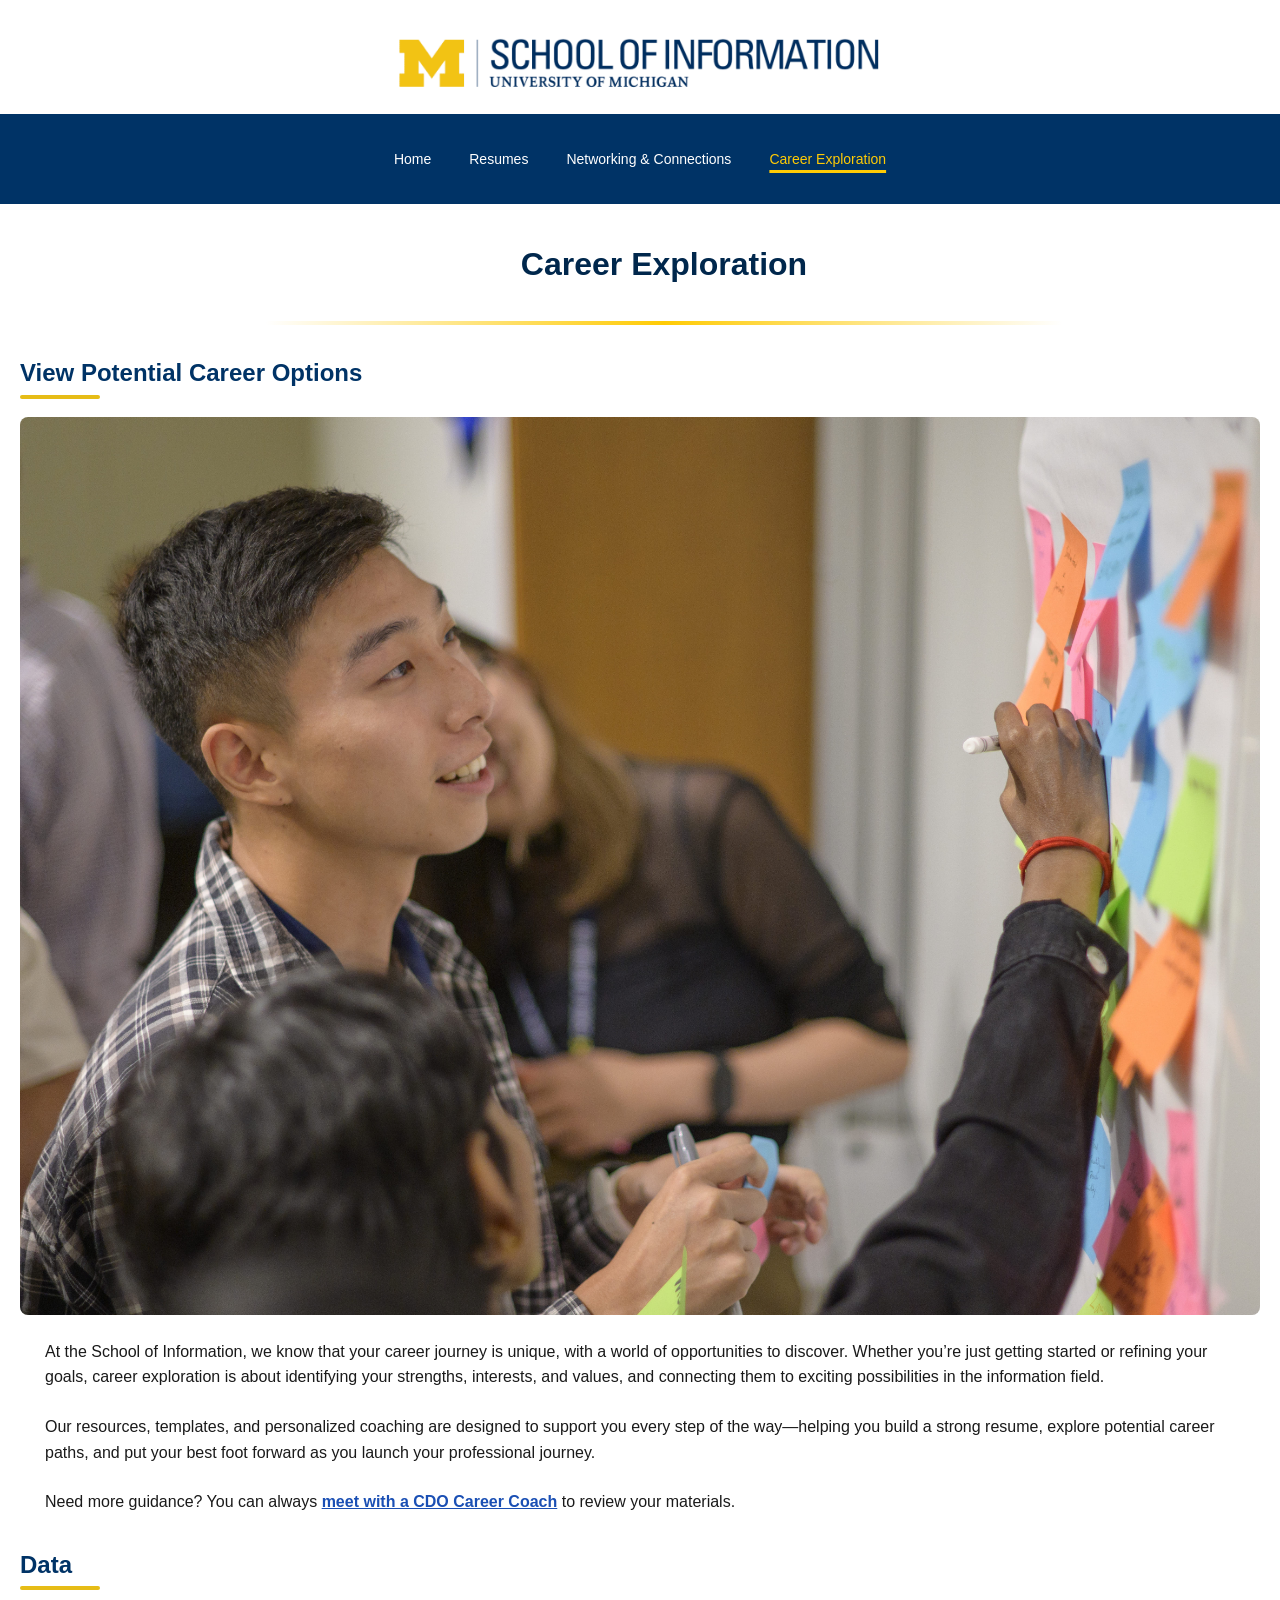
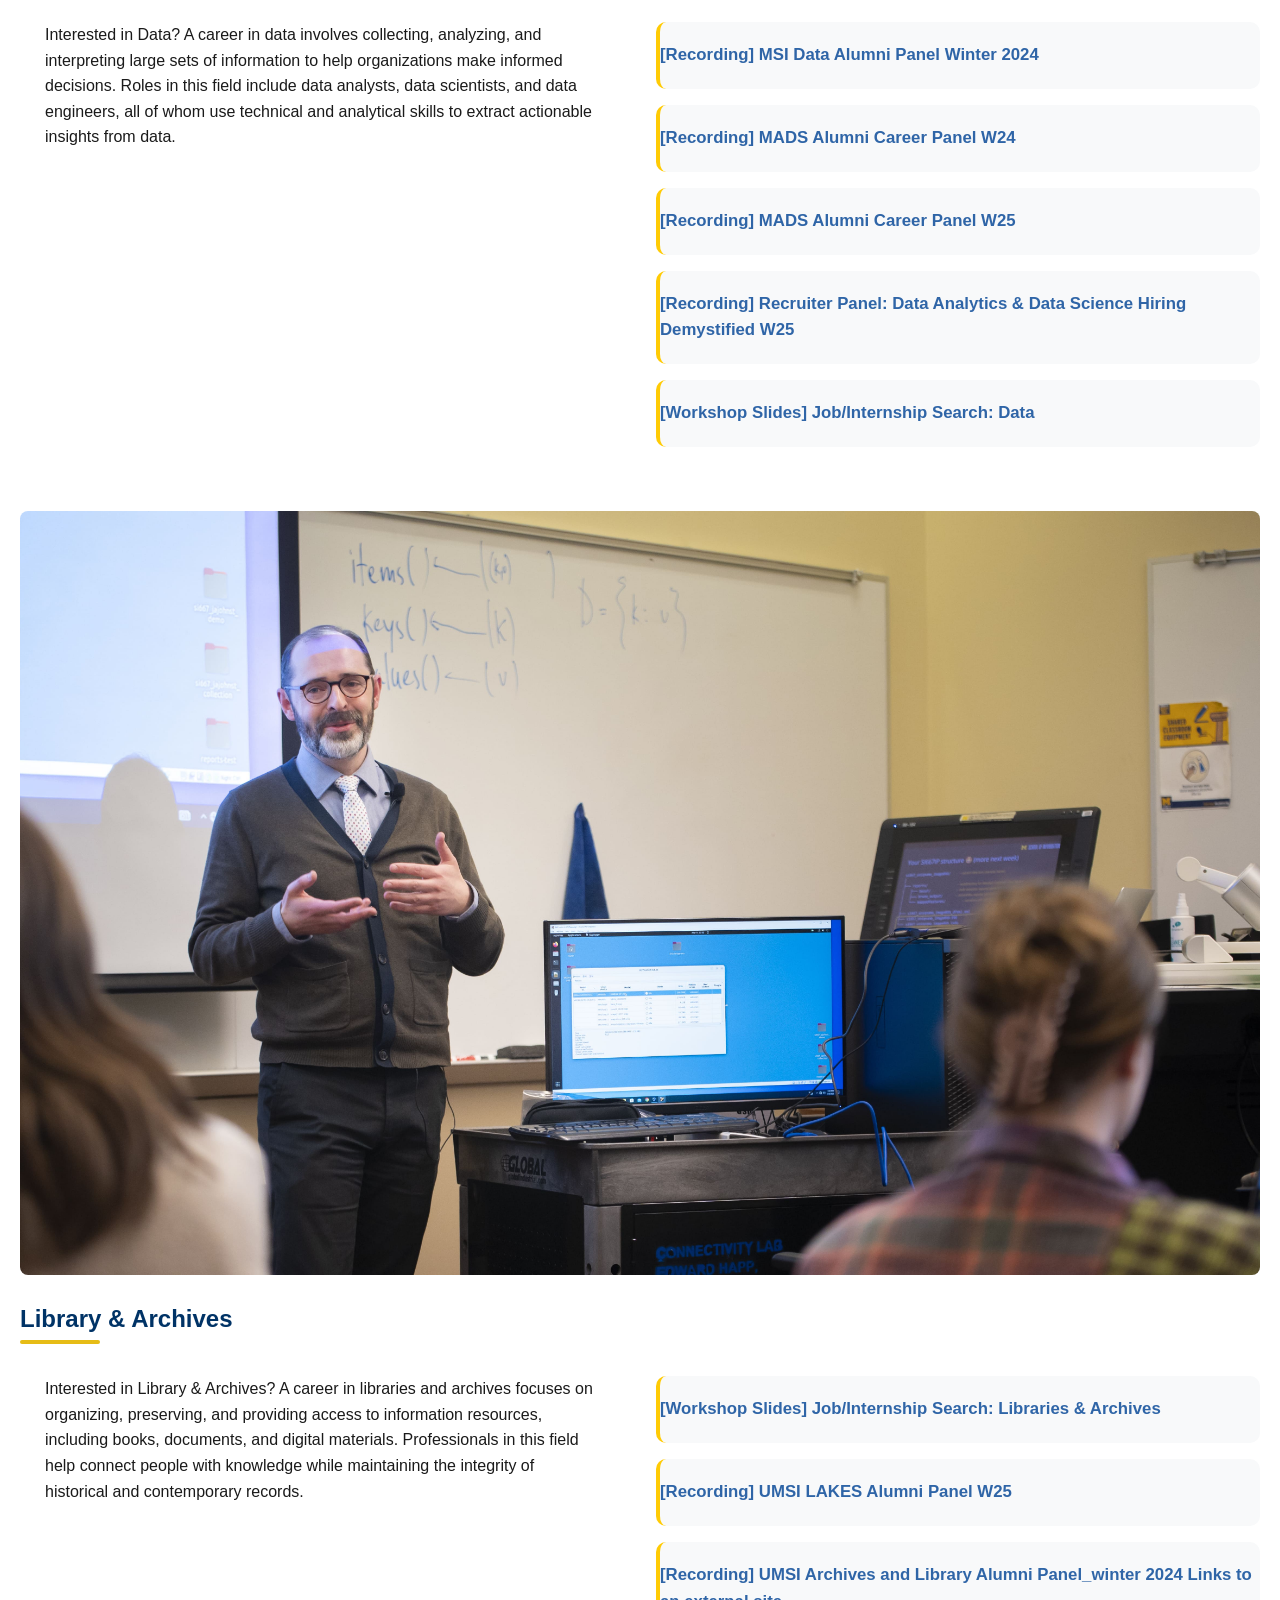
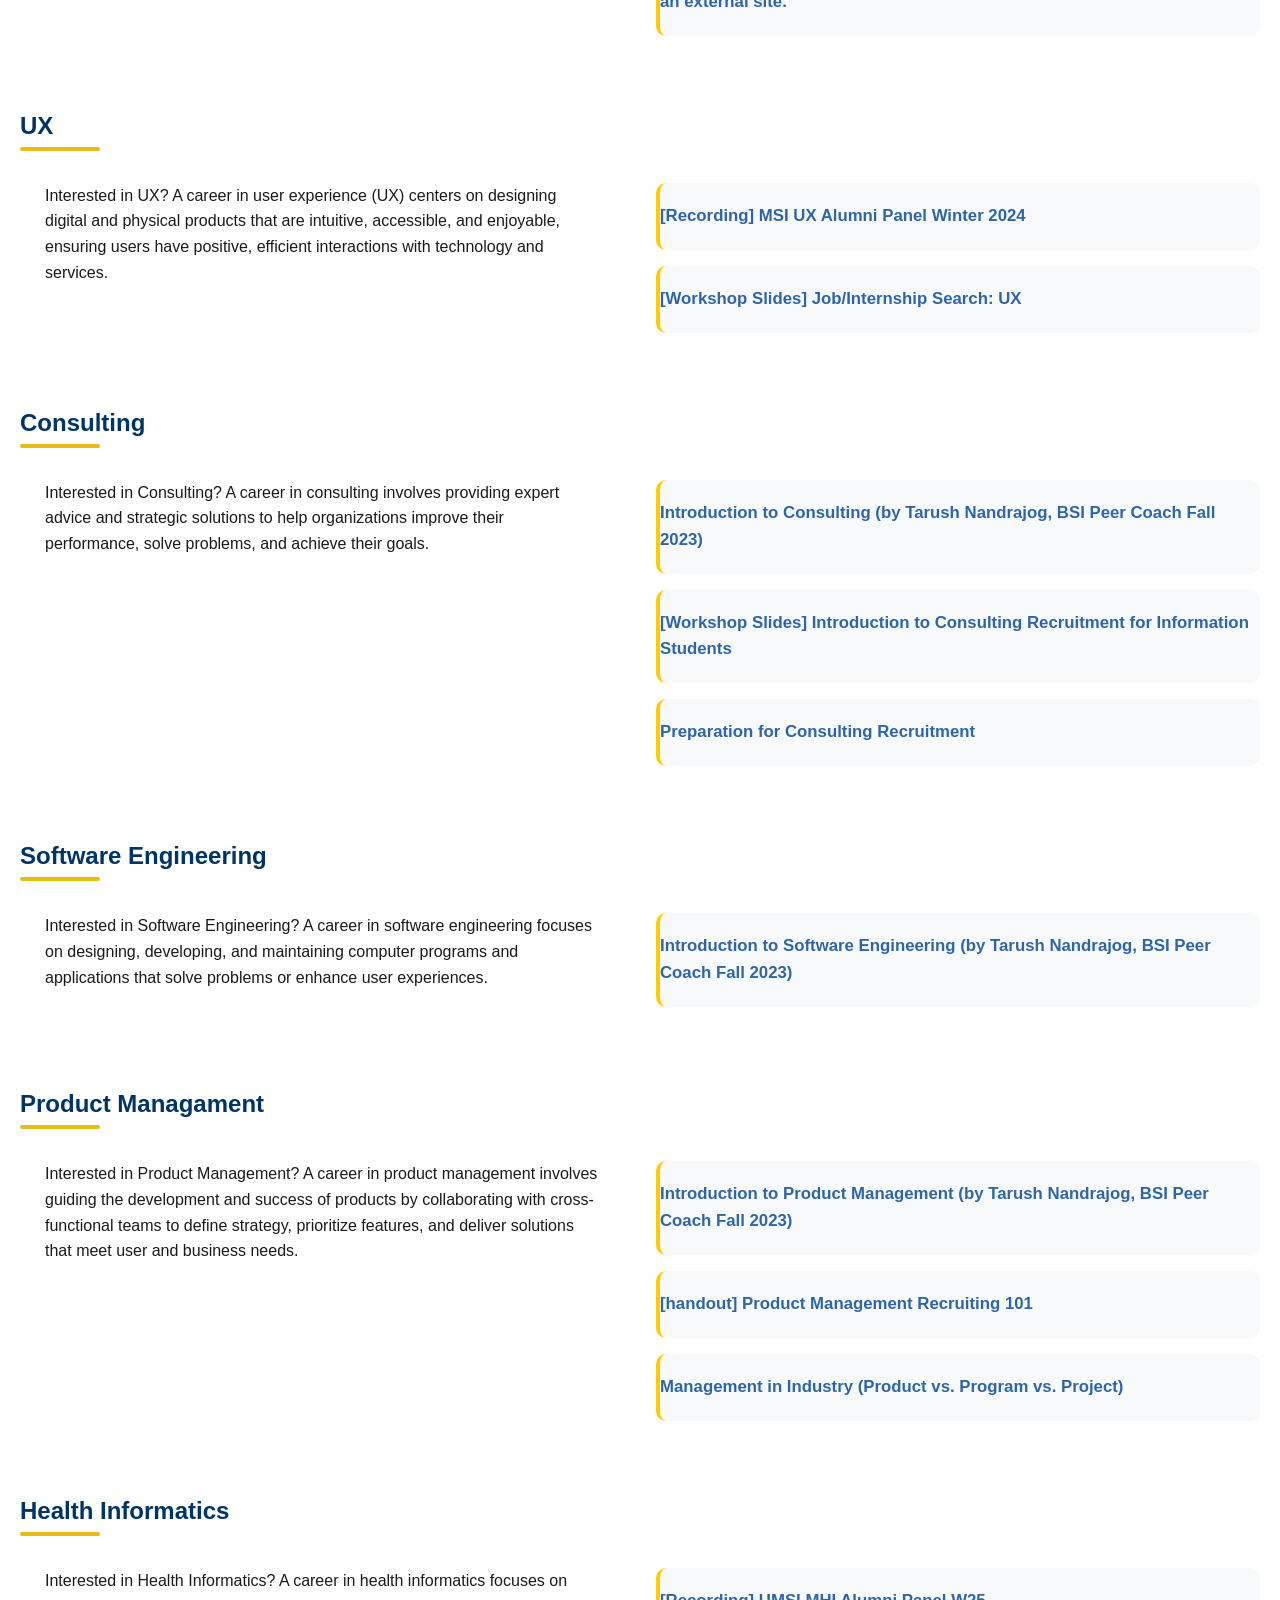
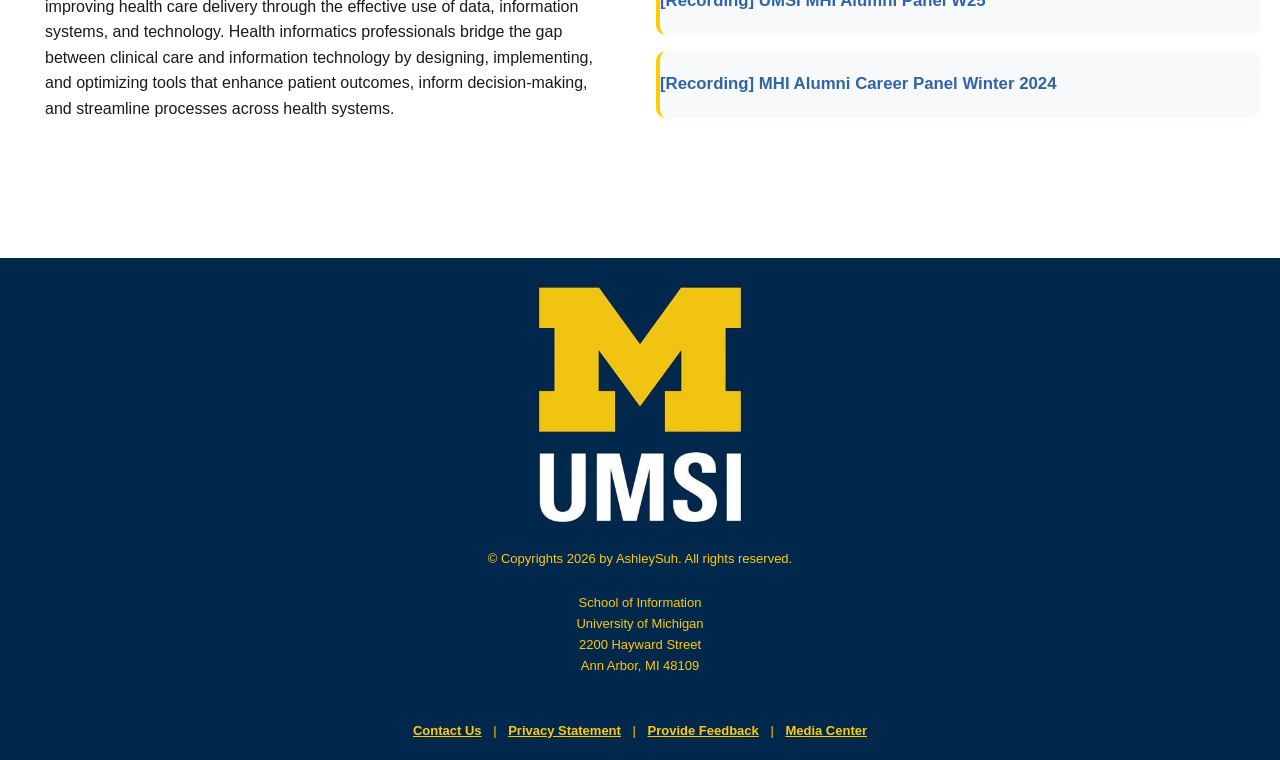
==== commit 71601e68: "Add files via upload" ====
--- a/careerexplore.html
+++ b/careerexplore.html
@@ -17,7 +17,7 @@
           <li><a href="index.html">Home</a></li>
           <li><a href="resume.html">Resumes</a></li>
           <li><a href="networking&connections.html">Networking & Connections</a></li>
-          <li><a href="careerexplore.html">Career Exploration</a></li>
+          <li><a href="careerexplore.html" aria-current="page">Career Exploration</a></li>
         </ul>
       </nav>
       <h1>Career Exploration</h1>
--- a/style.css
+++ b/style.css
@@ -88,7 +88,6 @@
     margin-top: 1.5rem; 
 }
 
-/* Specific utility: make certain images fill the content width and stay centered */
 .career-prep .options .data{
     display: block;
     width: 100%;
@@ -98,7 +97,6 @@
     border-radius: 8px;
 }
 
-/* tables */
 table {
     border-collapse: collapse;
     width: 100%;
@@ -112,8 +110,7 @@
 }
 /************ end of citedcode **************/
 
-/* skip to main */
-/* appears when tab */
+/* skip to main - appears when tab */
 .skip {
     position: absolute;
     left: -9999px;
@@ -184,6 +181,16 @@
     color: #FFCB05;
 }
 
+/* code taken from gpt-5 mini prompt: can you add a indicator styling */
+/* current page indicator */
+nav ul li a[aria-current="page"],
+nav ul li a.active {
+    text-decoration:underline;
+    text-decoration-thickness: 3px;
+    text-underline-offset: 6px;
+    color: #FFCB05; 
+}
+/* end of cited code */
 /* top banner */
 header img {
     display: block;
@@ -204,7 +211,7 @@
 }
 
 header h1::after {
-/**********cited from claude Sonnet 4.5*//* yelow gradient line under h1 *********************/ 
+/******cited from claude Sonnet 4.5*//* yelow gradient line under h1 ************/ 
     content: '';
     transform: translateX(-50%);
     background: linear-gradient(to right, transparent, #FFCB05, transparent);
